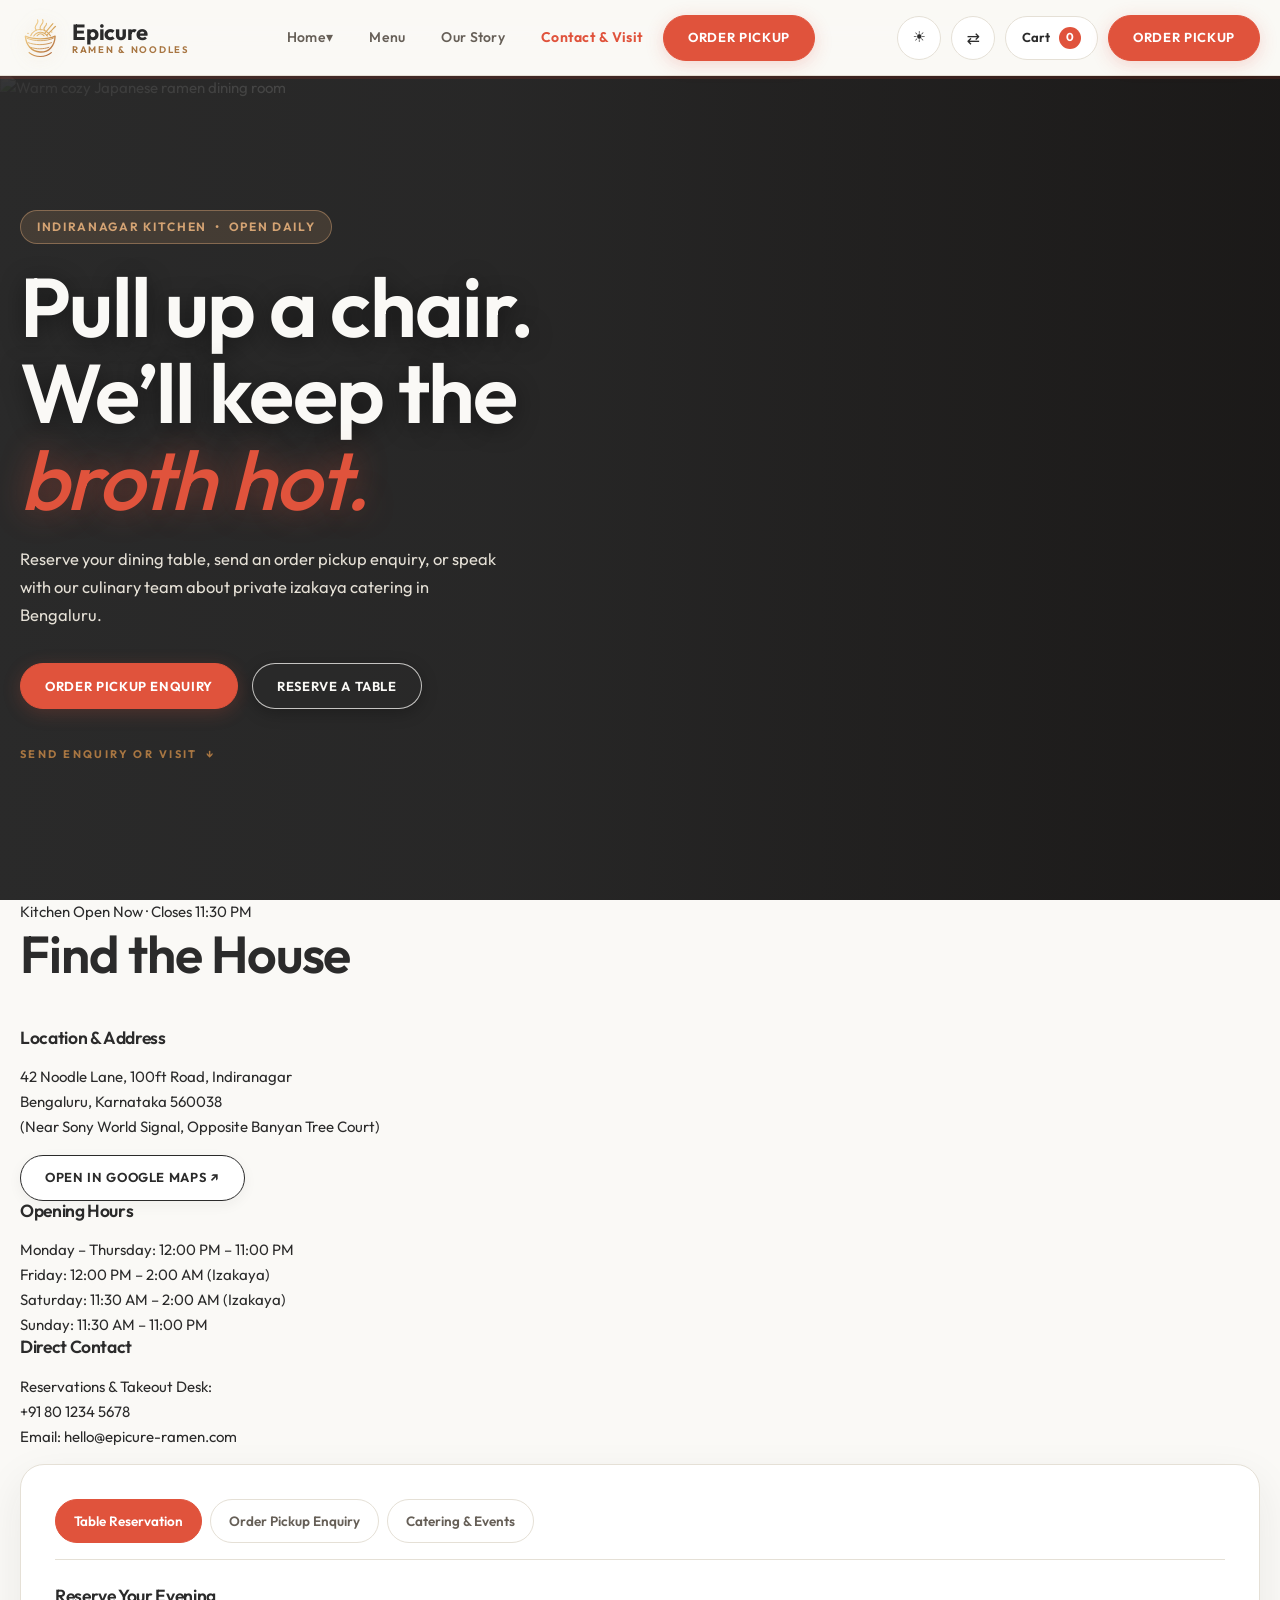
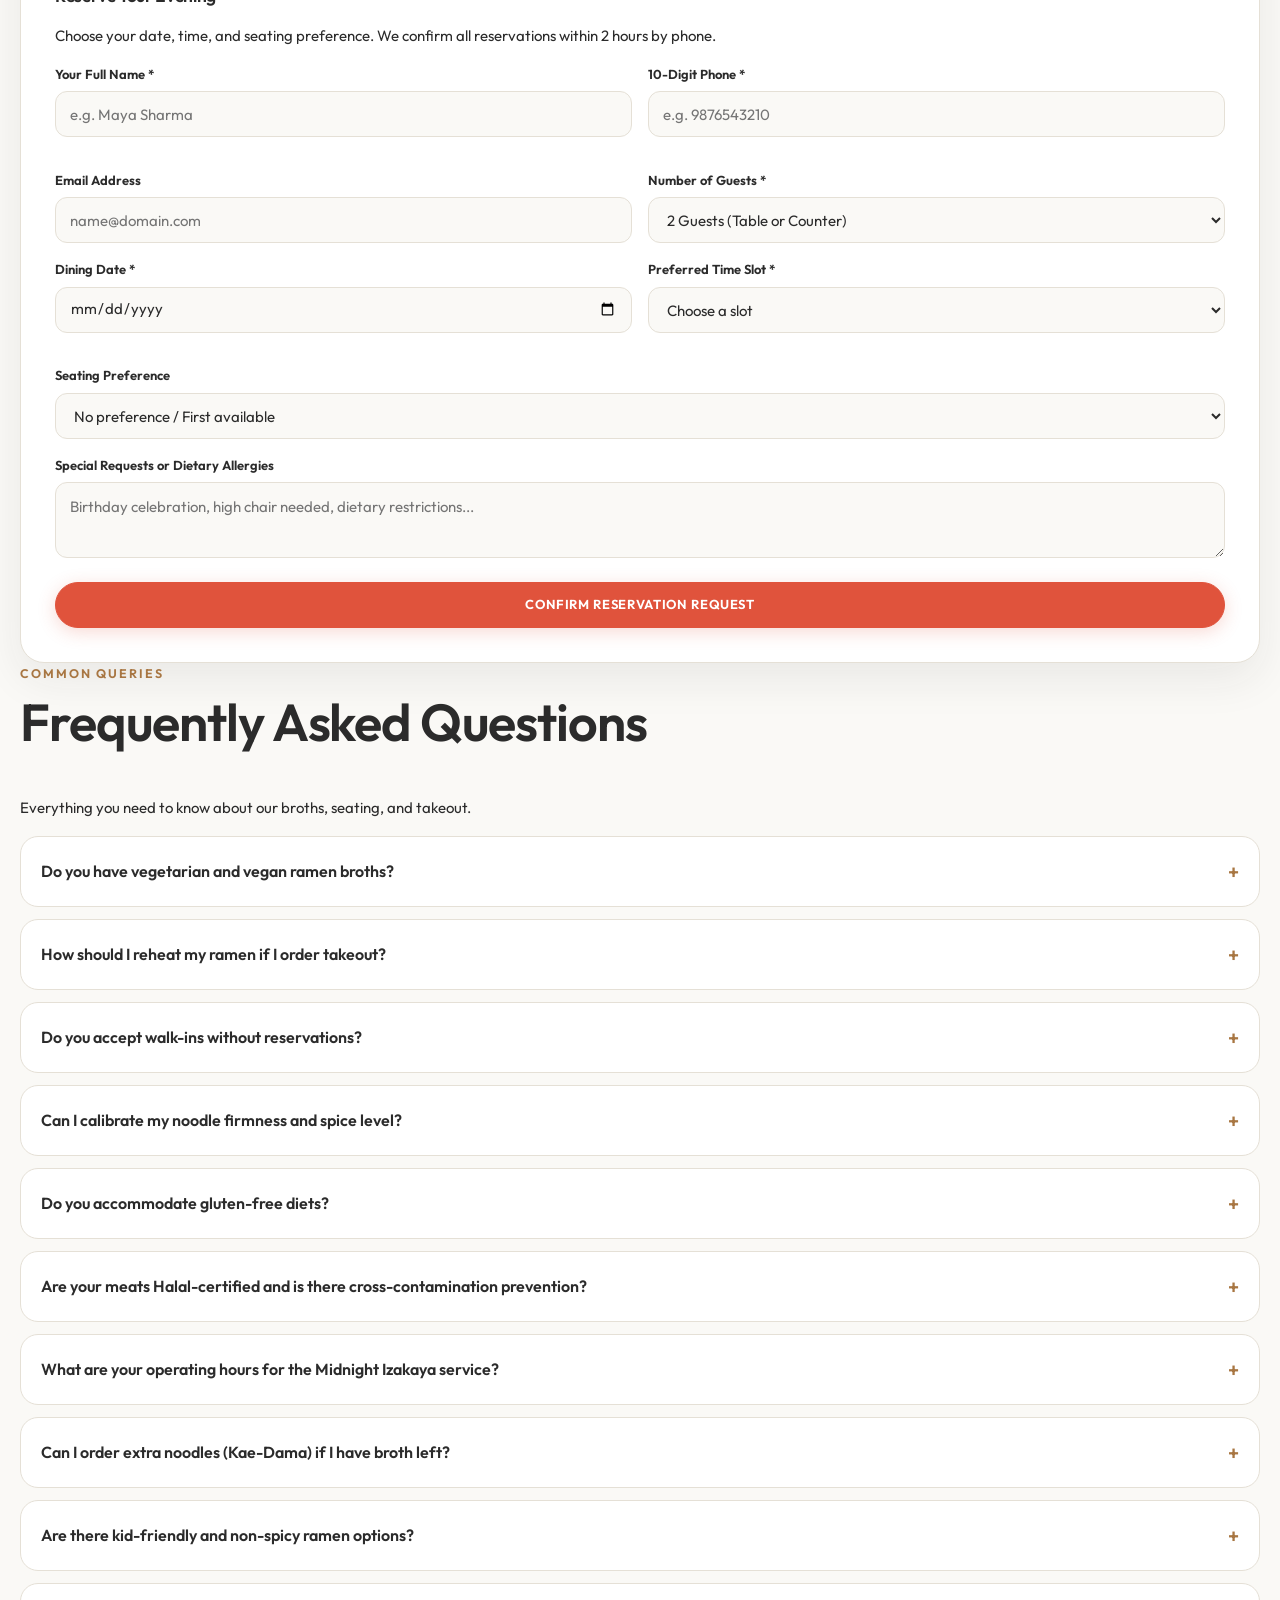
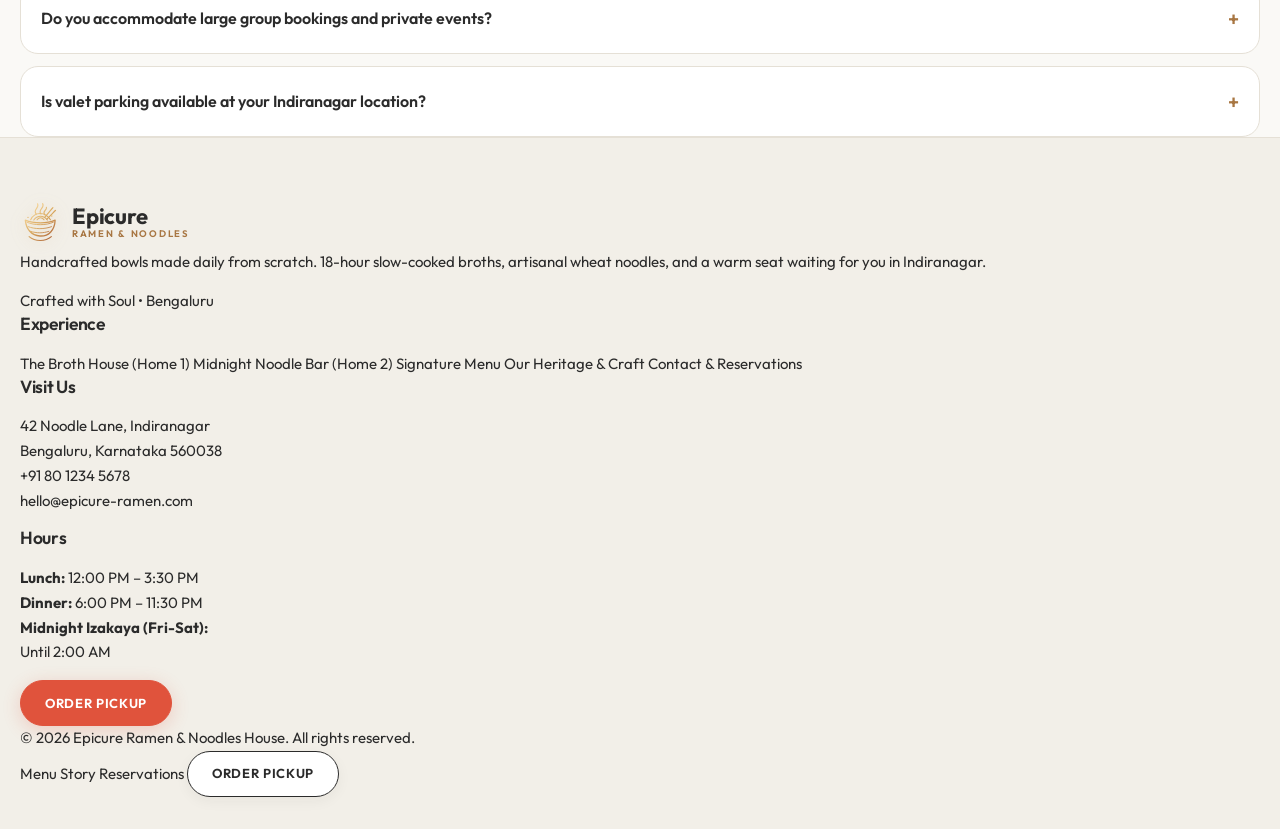
==== contact.html @ 30d45849 "Initial commit of the site" ====
<!doctype html>
<html lang="en" dir="ltr">
  <head>
    <meta charset="utf-8" />
    <meta name="viewport" content="width=device-width, initial-scale=1" />
    <meta name="theme-color" content="#FAF9F6" />
    <meta name="description" content="Contact Epicure Ramen & Noodles in Indiranagar, Bengaluru. Reserve your dining table, send an order pickup enquiry, or request private ramen catering." />
    <title>Contact &amp; Order Enquiry | Epicure Ramen &amp; Noodles</title>
    <link rel="preconnect" href="https://fonts.googleapis.com" />
    <link rel="preconnect" href="https://fonts.gstatic.com" crossorigin />
    <link href="https://fonts.googleapis.com/css2?family=Outfit:wght@300;400;500;650;700;800&display=swap" rel="stylesheet" />
    <script src="https://cdn.tailwindcss.com"></script>
    <script>
      tailwind.config = {
        darkMode: "class",
        theme: {
          extend: {
            fontFamily: {
              display: ["Outfit", "sans-serif"],
              sans: ["Outfit", "sans-serif"]
            }
          }
        }
      };
    </script>
    <link rel="stylesheet" href="styles.css" />
    <script src="app.js" defer></script>
  </head>
  <body class="font-sans antialiased">
    <a class="skip-link" href="#main">Skip to content</a>
    <div data-site-header></div>

    <main id="main">
      <!-- HERO -->
      <section class="hero-cinematic min-h-[60vh]">
        <img class="hero-photo" src="https://images.unsplash.com/photo-1551218808-94e220e084d2?auto=format&fit=crop&w=2000&q=88" alt="Warm cozy Japanese ramen dining room" fetchpriority="high" />
        <div class="hero-veil"></div>
        <div class="hero-copy-wrap">
          <div class="hero-badge">
            <span>Indiranagar Kitchen</span> • <span>Open Daily</span>
          </div>
          <h1>Pull up a chair.<br />We’ll keep the <em>broth hot.</em></h1>
          <p class="hero-lede">
            Reserve your dining table, send an order pickup enquiry, or speak with our culinary team about private izakaya catering in Bengaluru.
          </p>
          <div class="hero-actions">
            <a class="cta-primary" href="#order-panel">Order Pickup Enquiry</a>
            <a class="cta-ghost" href="#reserve">Reserve A Table</a>
          </div>
          <div class="hero-scroll-cue">
            <span>Send Enquiry or Visit</span>
            <span class="hero-cue-arrow">↓</span>
          </div>
        </div>
      </section>

      <!-- MAIN CONTACT & TABBED ENQUIRY CARD -->
      <section class="container-shell py-20 md:py-28 grid gap-12 lg:grid-cols-[0.85fr_1.15fr] items-start">
        <!-- Left: Visiting Details & Opening Status -->
        <aside>
          <div class="inline-flex items-center gap-2 px-3 py-1 mb-4 rounded-full bg-[rgba(46,125,50,0.2)] text-[#81c784] text-xs font-bold uppercase tracking-wider border border-[rgba(46,125,50,0.4)]">
            <span class="inline-block h-2 w-2 rounded-full bg-[#81c784] animate-pulse"></span>
            <span>Kitchen Open Now · Closes 11:30 PM</span>
          </div>

          <h2 class="section-title mb-6">Find the House</h2>

          <div class="space-y-6 text-sm text-[var(--muted)]">
            <div class="rounded-2xl border border-[var(--line)] bg-[var(--raised)] p-6">
              <h3 class="font-display text-xl font-semibold text-[var(--ink)] mb-2">Location &amp; Address</h3>
              <p class="leading-relaxed mb-4">
                42 Noodle Lane, 100ft Road, Indiranagar<br />
                Bengaluru, Karnataka 560038<br />
                (Near Sony World Signal, Opposite Banyan Tree Court)
              </p>
              <a class="cta-ghost ink" href="https://maps.google.com/?q=Indiranagar+Bengaluru" target="_blank" rel="noopener noreferrer">
                Open in Google Maps ↗
              </a>
            </div>

            <div class="rounded-2xl border border-[var(--line)] bg-[var(--raised)] p-6">
              <h3 class="font-display text-xl font-semibold text-[var(--ink)] mb-2">Opening Hours</h3>
              <div class="space-y-2 leading-relaxed">
                <div class="flex justify-between">
                  <span class="text-[var(--ink)] font-medium">Monday – Thursday:</span>
                  <span>12:00 PM – 11:00 PM</span>
                </div>
                <div class="flex justify-between">
                  <span class="text-[var(--ink)] font-medium">Friday:</span>
                  <span>12:00 PM – 2:00 AM (Izakaya)</span>
                </div>
                <div class="flex justify-between">
                  <span class="text-[var(--ink)] font-medium">Saturday:</span>
                  <span>11:30 AM – 2:00 AM (Izakaya)</span>
                </div>
                <div class="flex justify-between">
                  <span class="text-[var(--ink)] font-medium">Sunday:</span>
                  <span>11:30 AM – 11:00 PM</span>
                </div>
              </div>
            </div>

            <div class="rounded-2xl border border-[var(--line)] bg-[var(--raised)] p-6">
              <h3 class="font-display text-xl font-semibold text-[var(--ink)] mb-2">Direct Contact</h3>
              <p class="leading-relaxed">
                Reservations &amp; Takeout Desk:<br />
                <a href="tel:+918012345678" class="text-[var(--ink)] font-bold text-base hover:text-[var(--chili)]">+91 80 1234 5678</a><br />
                Email: <a href="mailto:hello@epicure-ramen.com" class="text-[var(--gold)] hover:underline">hello@epicure-ramen.com</a>
              </p>
            </div>
          </div>
        </aside>

        <!-- Right: Multi-Tab Interactive Enquiry Form -->
        <section class="form-card" id="enquiry">
          <div class="form-switch" role="tablist" aria-label="Choose an enquiry type">
            <button class="form-tab-btn" id="reserve-tab" type="button" role="tab" aria-controls="reserve" aria-selected="true" data-contact-tab="reserve">
              Table Reservation
            </button>
            <button class="form-tab-btn" id="order-tab" type="button" role="tab" aria-controls="order-panel" aria-selected="false" data-contact-tab="order-panel">
              Order Pickup Enquiry
            </button>
            <button class="form-tab-btn" id="catering-tab" type="button" role="tab" aria-controls="catering-panel" aria-selected="false" data-contact-tab="catering-panel">
              Catering &amp; Events
            </button>
          </div>

          <!-- TAB 1: TABLE RESERVATION -->
          <div class="form-panel" id="reserve" role="tabpanel" aria-labelledby="reserve-tab">
            <h3 class="font-display text-3xl font-bold mb-2">Reserve Your Evening</h3>
            <p class="mb-6 text-xs text-[var(--muted)]">
              Choose your date, time, and seating preference. We confirm all reservations within 2 hours by phone.
            </p>

            <form id="reservation-form" novalidate>
              <div class="form-row">
                <div class="field">
                  <label for="reserve-name">Your Full Name *</label>
                  <input id="reserve-name" name="name" autocomplete="name" required placeholder="e.g. Maya Sharma" />
                  <small class="field-error" id="reserve-name-error"></small>
                </div>
                <div class="field">
                  <label for="reserve-phone">10-Digit Phone *</label>
                  <input id="reserve-phone" name="phone" type="tel" inputmode="numeric" required placeholder="e.g. 9876543210" />
                  <small class="field-error" id="reserve-phone-error"></small>
                </div>
              </div>

              <div class="form-row">
                <div class="field">
                  <label for="reserve-email">Email Address</label>
                  <input id="reserve-email" name="email" type="email" placeholder="name@domain.com" />
                </div>
                <div class="field">
                  <label for="reserve-guests">Number of Guests *</label>
                  <select id="reserve-guests" name="guests" required>
                    <option value="1">1 Slurper (Counter Seat)</option>
                    <option value="2" selected>2 Guests (Table or Counter)</option>
                    <option value="3">3 Guests</option>
                    <option value="4">4 Guests (Booth)</option>
                    <option value="5">5 Guests</option>
                    <option value="6">6+ Guests (Large Table)</option>
                  </select>
                </div>
              </div>

              <div class="form-row">
                <div class="field">
                  <label for="reserve-date">Dining Date *</label>
                  <input id="reserve-date" name="date" type="date" required />
                  <small class="field-error" id="reserve-date-error"></small>
                </div>
                <div class="field">
                  <label for="reserve-time">Preferred Time Slot *</label>
                  <select id="reserve-time" name="time" required>
                    <option value="">Choose a slot</option>
                    <option>12:00 PM (Lunch)</option>
                    <option>12:45 PM (Lunch)</option>
                    <option>1:30 PM (Lunch)</option>
                    <option>2:15 PM (Lunch)</option>
                    <option>6:30 PM (Dinner)</option>
                    <option>7:15 PM (Dinner)</option>
                    <option>8:00 PM (Dinner)</option>
                    <option>8:45 PM (Dinner)</option>
                    <option>9:30 PM (Dinner)</option>
                    <option>10:15 PM (Late Night)</option>
                    <option>11:00 PM (Midnight Slurp)</option>
                  </select>
                  <small class="field-error" id="reserve-time-error"></small>
                </div>
              </div>

              <div class="field">
                <label for="reserve-seating">Seating Preference</label>
                <select id="reserve-seating" name="seating">
                  <option value="any">No preference / First available</option>
                  <option value="counter">Ramen Counter (Watch the Broth Boil)</option>
                  <option value="booth">Cozy Wooden Booth</option>
                  <option value="patio">Lantern Garden Patio</option>
                </select>
              </div>

              <div class="field">
                <label for="reserve-notes">Special Requests or Dietary Allergies</label>
                <textarea id="reserve-notes" name="notes" rows="2" placeholder="Birthday celebration, high chair needed, dietary restrictions..."></textarea>
              </div>

              <button class="cta-primary cta-full" type="submit">Confirm Reservation Request</button>
              <div class="form-success" id="reservation-success" role="status" aria-live="polite" hidden></div>
            </form>
          </div>

          <!-- TAB 2: ORDER PICKUP ENQUIRY -->
          <div class="form-panel" id="order-panel" role="tabpanel" aria-labelledby="order-tab" hidden>
            <h3 class="font-display text-3xl font-bold mb-2">Order Pickup Enquiry</h3>
            <p class="mb-4 text-xs text-[var(--muted)]">
              Skip the wait. Send your order enquiry and our broth master will time the boil so your noodles and broth are at peak temperature upon pickup.
            </p>

            <!-- Real-time Cart Integration Box -->
            <div class="rounded-2xl border border-[var(--line)] bg-[var(--paper)] p-4 mb-6">
              <span class="text-xs font-bold uppercase tracking-wider text-[var(--gold)] block mb-2">Current Cart Items:</span>
              <div data-order-cart-items>
                <p class="text-xs text-[var(--muted)]">No bowls currently selected in your cart. You can specify what bowls you’d like below, or <a href="menu.html" class="text-[var(--chili)] font-semibold underline">open the Menu</a> to pick your bowls!</p>
              </div>
            </div>

            <form id="order-form" novalidate>
              <div class="form-row">
                <div class="field">
                  <label for="order-name">Your Full Name *</label>
                  <input id="order-name" name="name" autocomplete="name" required placeholder="e.g. Rohan Varma" />
                  <small class="field-error" id="order-name-error"></small>
                </div>
                <div class="field">
                  <label for="order-phone">10-Digit Mobile *</label>
                  <input id="order-phone" name="phone" type="tel" inputmode="numeric" required placeholder="e.g. 9811223344" />
                  <small class="field-error" id="order-phone-error"></small>
                </div>
              </div>

              <div class="form-row">
                <div class="field">
                  <label for="order-pickup-time">Estimated Pickup Time *</label>
                  <select id="order-pickup-time" name="pickup_time" required>
                    <option value="">Choose approximate time</option>
                    <option>In 20 minutes</option>
                    <option>In 35 minutes</option>
                    <option>In 50 minutes</option>
                    <option>Today at 1:00 PM</option>
                    <option>Today at 7:30 PM</option>
                    <option>Today at 8:30 PM</option>
                    <option>Today at 9:30 PM</option>
                  </select>
                  <small class="field-error" id="order-time-error"></small>
                </div>
                <div class="field">
                  <label for="order-broth-temp">Packaging Preference</label>
                  <select id="order-broth-temp" name="packaging">
                    <option value="separated">Separated (Broth &amp; Noodles in distinct containers - Recommended)</option>
                    <option value="combined">Combined &amp; Ready to Eat Immediately</option>
                  </select>
                </div>
              </div>

              <div class="field">
                <label for="order-details">Bowl Specifications &amp; Extra Requests</label>
                <textarea id="order-details" name="details" rows="3" placeholder="Tell us if you need extra scallions, chili crisp on the side, or extra chopsticks..."></textarea>
              </div>

              <button class="cta-primary cta-full" type="submit">Submit Order Pickup Enquiry</button>
              <div class="form-success" id="order-success" role="status" aria-live="polite" hidden></div>
            </form>
          </div>

          <!-- TAB 3: PRIVATE DINING & CATERING -->
          <div class="form-panel" id="catering-panel" role="tabpanel" aria-labelledby="catering-tab" hidden>
            <h3 class="font-display text-3xl font-bold mb-2">Private Dining &amp; Ramen Bar Pop-Up</h3>
            <p class="mb-6 text-xs text-[var(--muted)]">
              Host your next celebration with a live artisanal ramen station or private omakase dining experience. Includes our signature Omotenashi table setting, speckled terrazzo stoneware, gold cutlery, and 3-course broth tasting flights.
            </p>

            <form id="catering-form" onsubmit="event.preventDefault(); document.querySelector('#catering-success').hidden = false;">
              <div class="form-row">
                <div class="field">
                  <label for="cat-name">Contact Name *</label>
                  <input id="cat-name" required placeholder="e.g. Priya Mehta" />
                </div>
                <div class="field">
                  <label for="cat-phone">Contact Phone *</label>
                  <input id="cat-phone" type="tel" required placeholder="10-digit number" />
                </div>
              </div>

              <div class="form-row">
                <div class="field">
                  <label for="cat-type">Event Type</label>
                  <select id="cat-type">
                    <option>Private Birthday / Anniversary</option>
                    <option>Corporate Team Dinner</option>
                    <option>Live Ramen Bar Wedding Pop-Up</option>
                    <option>Full Restaurant Buyout</option>
                  </select>
                </div>
                <div class="field">
                  <label for="cat-guests">Estimated Headcount</label>
                  <select id="cat-guests">
                    <option>15 – 30 Guests</option>
                    <option>30 – 60 Guests</option>
                    <option>60 – 120 Guests</option>
                    <option>120+ Guests</option>
                  </select>
                </div>
              </div>

              <div class="field">
                <label for="cat-notes">Event Vision &amp; Special Requirements</label>
                <textarea id="cat-notes" rows="3" placeholder="Tell us about the date, venue location in Bengaluru, and preferred broth selections..."></textarea>
              </div>

              <button class="cta-primary cta-full" type="submit">Request Catering Quote</button>
              <div class="form-success" id="catering-success" role="status" aria-live="polite" hidden>
                <strong>Catering Request Sent!</strong> Our events director will contact you within 24 hours with package pricing and broth tasting options.
              </div>
            </form>
          </div>
        </section>
      </section>

      <!-- INTERACTIVE FAQ ACCORDION -->
      <section class="bg-[var(--mist)] py-20 md:py-28 border-t border-[var(--line)]">
        <div class="container-shell max-w-4xl">
          <div class="text-center max-w-2xl mx-auto mb-14">
            <p class="eyebrow">Common Queries</p>
            <h2 class="section-title">Frequently Asked Questions</h2>
            <p class="mt-2 text-sm text-[var(--muted)]">Everything you need to know about our broths, seating, and takeout.</p>
          </div>

          <div class="faq-accordion">
            <div class="faq-item">
              <button class="faq-trigger" type="button">
                <span>Do you have vegetarian and vegan ramen broths?</span>
                <span class="faq-icon">+</span>
              </button>
              <div class="faq-content">
                Yes! We take our plant-based broths as seriously as our meat stocks. Our Garden Miso, Wild Forest Mushroom Shoyu, and Silken Tofu Shio are simmered in dedicated cauldrons using Hokkaido kombu, charred alliums, and roasted mushrooms for natural umami depth.
              </div>
            </div>

            <div class="faq-item">
              <button class="faq-trigger" type="button">
                <span>How should I reheat my ramen if I order takeout?</span>
                <span class="faq-icon">+</span>
              </button>
              <div class="faq-content">
                We always pack the broth and noodles in separate insulated containers. At home, pour the broth into a small pot and bring it to a rolling boil. Drop the noodles into the hot broth for exactly 20 seconds, pour into a bowl, arrange toppings, and slurp immediately!
              </div>
            </div>

            <div class="faq-item">
              <button class="faq-trigger" type="button">
                <span>Do you accept walk-ins without reservations?</span>
                <span class="faq-icon">+</span>
              </button>
              <div class="faq-content">
                Yes, absolutely! We reserve half of our counter bar stools specifically for walk-in guests on a first-come, first-served basis. If there's a short queue, you can enjoy a cold craft highball or yuzu soda while you wait.
              </div>
            </div>

            <div class="faq-item">
              <button class="faq-trigger" type="button">
                <span>Can I calibrate my noodle firmness and spice level?</span>
                <span class="faq-icon">+</span>
              </button>
              <div class="faq-content">
                Yes! In authentic Japanese tradition, you can specify your noodle firmness (Soft, Classic, or Katame Extra Firm). On our menu page, you can also use the interactive spice slider to calibrate heat from mild to volcano.
              </div>
            </div>

            <div class="faq-item">
              <button class="faq-trigger" type="button">
                <span>Do you accommodate gluten-free diets?</span>
                <span class="faq-icon">+</span>
              </button>
              <div class="faq-content">
                While traditional ramen noodles contain wheat, we offer high-spring artisanal rice noodles as a substitute upon request. Please specify in your order notes so our kitchen can prepare your bowl in a fresh blanching pot.
              </div>
            </div>

            <div class="faq-item">
              <button class="faq-trigger" type="button">
                <span>Are your meats Halal-certified and is there cross-contamination prevention?</span>
                <span class="faq-icon">+</span>
              </button>
              <div class="faq-content">
                Yes! All our chicken and beef are 100% Halal-certified and ethically sourced from trusted local farms. Our pork broths (Tonkotsu) and chashu are prepared, cooked, and blanched in completely separate, dedicated cookware and cauldrons to strictly prevent cross-contamination.
              </div>
            </div>

            <div class="faq-item">
              <button class="faq-trigger" type="button">
                <span>What are your operating hours for the Midnight Izakaya service?</span>
                <span class="faq-icon">+</span>
              </button>
              <div class="faq-content">
                Our daytime dining operates daily from 12:00 PM to 4:00 PM, and dinner from 6:30 PM to 11:00 PM. On Thursday through Sunday nights, our Midnight Izakaya service takes over from 11:00 PM until 2:00 AM, serving specialized night broths, wok-fired noodles, charred bao buns, and craft Japanese beverages.
              </div>
            </div>

            <div class="faq-item">
              <button class="faq-trigger" type="button">
                <span>Can I order extra noodles (Kae-Dama) if I have broth left?</span>
                <span class="faq-icon">+</span>
              </button>
              <div class="faq-content">
                Yes! Following authentic Fukuoka noodle bar tradition, we offer Kae-Dama (hot noodle refills) for all ramen bowls. When you have about half of your hot soup left in the bowl, inform your counter server, and a fresh basket of noodles cooked to your preferred firmness will be served within 60 seconds.
              </div>
            </div>

            <div class="faq-item">
              <button class="faq-trigger" type="button">
                <span>Are there kid-friendly and non-spicy ramen options?</span>
                <span class="faq-icon">+</span>
              </button>
              <div class="faq-content">
                Absolutely! Our Tokyo Shoyu, Pure Heritage Chicken Shio, and Sweet Corn Butter Miso are naturally gentle, aromatic, and free of chili heat, making them favorites for children and guests sensitive to spice. We also provide smaller portion bowls and training chopsticks upon request.
              </div>
            </div>

            <div class="faq-item">
              <button class="faq-trigger" type="button">
                <span>Do you accommodate large group bookings and private events?</span>
                <span class="faq-icon">+</span>
              </button>
              <div class="faq-content">
                Yes. Our mezzanine dining room accommodates private gatherings of up to 24 guests with custom 3-course and 5-course Omotenashi tasting menus. For parties of 8 or more, please submit your reservation request through our online booking panel or reach out at least 48 hours in advance.
              </div>
            </div>

            <div class="faq-item">
              <button class="faq-trigger" type="button">
                <span>Is valet parking available at your Indiranagar location?</span>
                <span class="faq-icon">+</span>
              </button>
              <div class="faq-content">
                Yes, we offer complimentary valet parking right at our 100 Feet Road entrance for both lunch and late-night dinner seatings. Our ground-floor noodle bar and restroom facilities are also fully step-free and wheelchair accessible.
              </div>
            </div>
          </div>
        </div>
      </section>
    </main>

    <div data-site-footer></div>
  </body>
</html>
---- styles.css ----
:root,
html.light,
body.light {
  color-scheme: light;
  /* ==========================================================================
     COMMAND PALETTE: Quiet, Simple Broth Aesthetic
     1. Background:      #FAF9F6 (Soft Cream / Warm White)
     2. Primary Color:   #E0533C (Muted Coral Red)
     3. Secondary Color: #2B2B2B (Charcoal Black)
     4. Accent Color:    #D4A373 (Soft Bamboo / Noodle Yellow)
     ========================================================================== */
  --paper: #FAF9F6;           /* 1. Background: Soft Cream / Warm White */
  --chili: #E0533C;           /* 2. Primary Color: Muted Coral Red */
  --ink: #2B2B2B;             /* 3. Secondary Color: Charcoal Black (Headings & Body) */
  --gold: #A87642;            /* 4. Accent Color: Soft Bamboo (Accessible text contrast) */
  --accent: #D4A373;          /* Soft Bamboo / Noodle Yellow exact tone */
  --mist: #F2EFE8;            /* Quiet warm cream wash for alternate sections */
  --raised: #FFFFFF;          /* Pure white card surface on #FAF9F6 */
  --raised-hover: #F8F5EE;
  --muted: #665F57;           /* Warm charcoal muted text (6.2:1 contrast ratio) */
  --line: #E5E0D6;            /* Quiet, subtle border */
  --line-strong: #C8BFB2;
  --chili-deep: #C7402B;      /* Deeper coral red for hover */
  --chili-glow: rgba(224, 83, 60, 0.22);
  --gold-deep: #8F5E2C;
  --char: #2B2B2B;
  --cream: #FAF9F6;
  --shadow: 0 16px 44px rgba(43, 43, 43, 0.08);
  --shadow-sm: 0 4px 14px rgba(43, 43, 43, 0.05);

  --display: "Outfit", system-ui, -apple-system, sans-serif;
  --sans: "Outfit", system-ui, -apple-system, sans-serif;
  --header-h: 76px;
  --radius-pill: 999px;
  --radius-lg: 24px;
  --radius-md: 18px;
  --radius-sm: 12px;
}

html.dark,
body.dark {
  color-scheme: dark;
  /* ==========================================================================
     COMMAND PALETTE: Dark Mode Adaptation
     ========================================================================== */
  --paper: #181615;           /* Quiet deep charcoal broth base */
  --mist: #201D1A;
  --raised: #2B2B2B;          /* 3. Secondary Color: Charcoal Black (Cards & Panels) */
  --raised-hover: #36322E;
  --ink: #FAF9F6;             /* 1. Soft Cream / Warm White (Text in Dark Mode) */
  --muted: #B5ADA3;           /* Soft bamboo stone muted text (7.5:1 contrast) */
  --line: #3D3732;            /* Quiet subtle dark border */
  --line-strong: #544B44;
  --chili: #E0533C;           /* 2. Primary Color: Muted Coral Red */
  --chili-deep: #EB664F;      /* Luminous coral red for hover in dark */
  --chili-glow: rgba(224, 83, 60, 0.35);
  --gold: #D4A373;            /* 4. Accent Color: Soft Bamboo / Noodle Yellow */
  --gold-deep: #E2B98E;
  --accent: #D4A373;
  --char: #12100F;
  --cream: #FAF9F6;
  --shadow: 0 20px 60px rgba(0, 0, 0, 0.55);
  --shadow-sm: 0 4px 16px rgba(0, 0, 0, 0.35);
}

* {
  box-sizing: border-box;
}

html {
  scroll-behavior: smooth;
  scroll-padding-top: calc(var(--header-h) + 16px);
  font-size: 16px;
  overflow-x: clip;
}

body {
  margin: 0;
  overflow-x: clip;
  background-color: var(--paper);
  color: var(--ink);
  font-family: var(--sans);
  font-size: 15px;
  line-height: 1.65;
  padding-block-start: var(--header-h);
  transition: background-color 0.25s ease, color 0.25s ease;
  -webkit-font-smoothing: antialiased;
  -moz-osx-font-smoothing: grayscale;
}

img {
  display: block;
  max-width: 100%;
  height: auto;
}

a {
  color: inherit;
  text-decoration: none;
  transition: color 0.2s ease;
}

button, input, select, textarea {
  font: inherit;
}

h1, h2, h3, h4, h5, h6, p {
  margin-top: 0;
}

h1, h2, h3, h4, h5, h6 {
  font-family: var(--sans) !important;
  font-weight: 600;
  letter-spacing: -0.02em;
  line-height: 1.15;
  color: var(--ink);
}

.font-display,
[class*="font-display"] {
  font-family: var(--sans) !important;
}

.skip-link {
  position: absolute;
  z-index: 200;
  inset-inline-start: 16px;
  top: -60px;
  padding: 10px 20px;
  background: var(--chili);
  color: #fff;
  border-radius: var(--radius-pill);
  font-size: 13px;
  font-weight: 600;
  transition: top 0.2s ease;
}
.skip-link:focus {
  top: 16px;
}

/* ==========================================================================
   UNIFORM CTA BUTTON DESIGN SYSTEM (Strict 46px height across every page)
   ========================================================================== */
.cta-primary,
.cta-ghost,
.cta-secondary {
  display: inline-flex !important;
  min-height: 46px !important;
  height: 46px !important;
  max-width: 100%;
  align-items: center !important;
  justify-content: center !important;
  gap: 8px !important;
  padding: 0 24px !important;
  border-radius: var(--radius-pill) !important;
  font-family: var(--sans) !important;
  font-size: 13px !important;
  font-weight: 650 !important;
  letter-spacing: 0.05em !important;
  text-transform: uppercase !important;
  white-space: nowrap !important;
  cursor: pointer !important;
  box-sizing: border-box !important;
  text-align: center !important;
  transition: all 0.22s cubic-bezier(0.16, 1, 0.3, 1) !important;
  user-select: none !important;
  line-height: 1 !important;
}

.cta-primary {
  border: 1.5px solid var(--chili) !important;
  background: var(--chili) !important;
  color: #ffffff !important;
  box-shadow: 0 4px 18px var(--chili-glow) !important;
}
.cta-primary:hover {
  background: var(--chili-deep) !important;
  border-color: var(--chili-deep) !important;
  transform: translateY(-1.5px) !important;
  box-shadow: 0 8px 24px var(--chili-glow) !important;
}
.cta-primary:active {
  transform: translateY(0) !important;
}

/* Ghost CTA on hero photo overlays - Guaranteed readable text over any photo */
.cta-ghost {
  border: 1.5px solid rgba(250, 249, 246, 0.75) !important;
  background: rgba(43, 43, 43, 0.5) !important;
  color: #faf9f6 !important;
  backdrop-filter: blur(10px) !important;
  -webkit-backdrop-filter: blur(10px) !important;
  box-shadow: 0 4px 16px rgba(0, 0, 0, 0.25) !important;
}
.cta-ghost:hover {
  background: rgba(250, 249, 246, 0.25) !important;
  border-color: #faf9f6 !important;
  color: #faf9f6 !important;
  transform: translateY(-1.5px) !important;
}
.cta-ghost:active {
  transform: translateY(0) !important;
}

/* Ghost & Secondary CTA on page surfaces - Zero Invisibility! */
.cta-ghost.ink,
.cta-secondary {
  border: 1.5px solid var(--ink) !important;
  background: var(--raised) !important;
  color: var(--ink) !important;
  box-shadow: var(--shadow-sm) !important;
}
.cta-ghost.ink:hover,
.cta-secondary:hover {
  background: var(--ink) !important;
  color: var(--paper) !important;
  border-color: var(--ink) !important;
  transform: translateY(-1.5px) !important;
}

html.dark .cta-ghost.ink,
html.dark .cta-secondary,
body.dark .cta-ghost.ink,
body.dark .cta-secondary {
  border: 1.5px solid var(--gold) !important;
  background: rgba(43, 43, 43, 0.92) !important;
  color: #faf9f6 !important;
}
html.dark .cta-ghost.ink:hover,
html.dark .cta-secondary:hover,
body.dark .cta-ghost.ink:hover,
body.dark .cta-secondary:hover {
  background: var(--gold) !important;
  color: #2b2b2b !important;
  border-color: var(--gold) !important;
}

.cta-full {
  width: 100% !important;
}

/* ==========================================================================
   STICKY SITE HEADER & NAVIGATION
   ========================================================================== */
.site-header {
  position: fixed;
  top: 0;
  inset-inline: 0;
  z-index: 100;
  height: var(--header-h);
  border-bottom: 1px solid var(--line);
  background: color-mix(in srgb, var(--paper) 90%, transparent);
  backdrop-filter: blur(20px);
  -webkit-backdrop-filter: blur(20px);
  transition: background-color 0.25s, border-color 0.25s;
}

.nav-shell {
  display: grid;
  grid-template-columns: auto minmax(0, 1fr) auto;
  align-items: center;
  gap: 20px;
  width: min(1340px, calc(100% - 40px));
  height: 100%;
  margin-inline: auto;
}

.brand {
  display: inline-flex;
  align-items: center;
  gap: 12px;
  min-width: 0;
  flex-shrink: 0;
}
.brand-mark {
  width: 40px;
  height: 40px;
  filter: drop-shadow(0 2px 8px rgba(212, 177, 122, 0.25));
}
.brand-name {
  font-family: var(--sans);
  font-size: 22px;
  font-weight: 700;
  line-height: 1;
  letter-spacing: -0.01em;
  color: var(--ink);
}
.brand-name small {
  display: block;
  margin-top: 2px;
  color: var(--gold);
  font-family: var(--sans);
  font-size: 9.5px;
  font-weight: 650;
  letter-spacing: 0.18em;
  text-transform: uppercase;
}

.nav-links {
  display: flex;
  justify-content: center;
  align-items: center;
  gap: 4px;
  margin: 0;
  padding: 0;
  list-style: none;
}
.nav-links > li > a,
.nav-button {
  display: inline-flex;
  min-height: 40px;
  align-items: center;
  padding: 0 16px;
  border: 0;
  border-radius: var(--radius-pill);
  background: none;
  color: var(--muted);
  cursor: pointer;
  font-size: 14px;
  font-weight: 550;
  letter-spacing: 0.02em;
  transition: color 0.18s, background-color 0.18s;
}
.nav-links > li > a:hover,
.nav-button:hover {
  color: var(--ink);
  background: var(--mist);
}
.nav-links a[aria-current="page"],
.nav-button.is-current {
  color: var(--chili);
  font-weight: 650;
}

.nav-dropdown {
  position: relative;
}
.dropdown-menu {
  position: absolute;
  top: calc(100% + 10px);
  inset-inline-start: 50%;
  transform: translateX(-50%);
  z-index: 110;
  display: none;
  width: 320px;
  padding: 10px;
  border: 1px solid var(--line);
  border-radius: var(--radius-md);
  background: var(--raised);
  box-shadow: var(--shadow);
}
[dir="rtl"] .dropdown-menu {
  transform: translateX(50%);
}
.nav-dropdown.open .dropdown-menu,
.nav-dropdown:focus-within .dropdown-menu {
  display: grid;
  gap: 6px;
}
.dropdown-menu a {
  display: block;
  padding: 12px 14px;
  border-radius: var(--radius-sm);
  transition: background 0.18s;
}
.dropdown-menu a:hover {
  background: var(--mist);
}
.dropdown-menu strong {
  display: block;
  font-size: 14.5px;
  color: var(--ink);
}
.dropdown-menu span {
  display: block;
  margin-top: 2px;
  font-size: 12px;
  color: var(--muted);
  line-height: 1.4;
}

.nav-actions {
  display: flex;
  align-items: center;
  gap: 10px;
  flex-shrink: 0;
}

.icon-btn,
.menu-toggle {
  display: grid;
  width: 44px;
  height: 44px;
  min-width: 44px;
  min-height: 44px;
  place-items: center;
  border: 1px solid var(--line);
  border-radius: var(--radius-pill);
  background: var(--raised);
  color: var(--ink);
  cursor: pointer;
  transition: background-color 0.2s, border-color 0.2s, transform 0.15s;
}
.icon-btn:hover,
.menu-toggle:hover {
  background: var(--mist);
  border-color: var(--line-strong);
  transform: translateY(-1px);
}

.direction-toggle {
  font-size: 16px;
  line-height: 1;
}


.cart-toggle {
  display: inline-flex;
  min-height: 44px;
  height: 44px;
  align-items: center;
  gap: 9px;
  padding: 0 16px;
  border: 1px solid var(--line);
  border-radius: var(--radius-pill);
  background: var(--raised);
  color: var(--ink);
  cursor: pointer;
  font-size: 13px;
  font-weight: 650;
  transition: border-color 0.2s, background-color 0.2s;
}
.cart-toggle:hover {
  border-color: var(--chili);
  background: var(--mist);
}
.cart-toggle span {
  display: grid;
  min-width: 22px;
  height: 22px;
  padding: 0 6px;
  place-items: center;
  border-radius: var(--radius-pill);
  background: var(--chili);
  color: #fff;
  font-size: 11.5px;
  font-weight: 700;
}

.menu-toggle {
  display: none;
  font-size: 20px;
}

.scroll-progress {
  position: fixed;
  z-index: 101;
  inset-inline: 0;
  top: var(--header-h);
  height: 3px;
  background: rgba(216, 58, 39, 0.15);
  pointer-events: none;
}
.scroll-progress > span {
  display: block;
  width: var(--scroll-progress, 0%);
  height: 100%;
  background: linear-gradient(90deg, var(--gold), var(--chili));
  transition: width 0.1s linear;
}

/* ==========================================================================
   CART SLIDE-OUT PANEL
   ========================================================================== */
.cart-panel {
  position: fixed;
  z-index: 150;
  top: calc(var(--header-h) + 12px);
  inset-inline-end: max(16px, calc((100vw - 1340px) / 2));
  width: min(420px, calc(100vw - 28px));
  max-height: calc(100vh - var(--header-h) - 28px);
  overflow-y: auto;
  padding: 24px;
  border: 1px solid var(--line);
  border-radius: var(--radius-lg);
  background: var(--raised);
  box-shadow: var(--shadow);
}
.cart-panel[hidden] {
  display: none;
}
.cart-panel-head {
  display: flex;
  align-items: center;
  justify-content: space-between;
  padding-bottom: 16px;
  border-bottom: 1px solid var(--line);
}
.cart-panel-head h2 {
  margin: 0;
  font-size: 28px;
  font-family: var(--sans);
  font-weight: 600;
}
.cart-close {
  display: grid;
  width: 44px;
  height: 44px;
  min-width: 44px;
  min-height: 44px;
  place-items: center;
  border: 1px solid var(--line);
  border-radius: var(--radius-pill);
  background: transparent;
  color: var(--ink);
  cursor: pointer;
  font-size: 18px;
}
.cart-close:hover {
  background: var(--mist);
}
.cart-lines {
  display: grid;
  gap: 14px;
  padding-block: 18px;
}
.cart-line {
  display: flex;
  align-items: center;
  justify-content: space-between;
  gap: 12px;
  padding-bottom: 12px;
  border-bottom: 1px dashed var(--line);
}
.cart-line-name {
  display: grid;
  gap: 3px;
  flex: 1;
}
.cart-line-name strong {
  font-size: 14.5px;
  color: var(--ink);
}
.cart-line-name small {
  color: var(--muted);
  font-size: 12px;
}
.cart-quantity {
  display: flex;
  align-items: center;
  gap: 8px;
}
.cart-quantity button {
  display: grid;
  width: 30px;
  height: 30px;
  place-items: center;
  border: 1px solid var(--line);
  border-radius: var(--radius-pill);
  background: var(--mist);
  color: var(--ink);
  cursor: pointer;
  font-size: 14px;
  font-weight: 700;
}
.cart-quantity button:hover {
  background: var(--line);
}
.cart-total {
  display: flex;
  align-items: center;
  justify-content: space-between;
  padding-top: 16px;
  border-top: 1px solid var(--line);
  font-size: 17px;
  font-weight: 650;
}
.cart-empty {
  color: var(--muted);
  font-size: 14px;
  text-align: center;
  padding-block: 24px;
}
.cart-checkout {
  margin-top: 16px;
}

/* ==========================================================================
   CINEMATIC HERO (TATSU INSPIRED STYLE)
   ========================================================================== */
.hero-cinematic {
  position: relative;
  min-height: calc(100vh - var(--header-h));
  display: grid;
  align-items: center;
  overflow: hidden;
  background: #181615;
  color: #faf9f6;
}
.hero-cinematic img.hero-photo {
  position: absolute;
  inset: 0;
  width: 100%;
  height: 100%;
  object-fit: cover;
  object-position: 75% center;
  filter: contrast(1.05) saturate(1.1);
}
.hero-cinematic .hero-veil {
  position: absolute;
  inset: 0;
  background: linear-gradient(
    90deg,
    rgba(43, 43, 43, 0.95) 0%,
    rgba(43, 43, 43, 0.82) 38%,
    rgba(43, 43, 43, 0.48) 68%,
    rgba(43, 43, 43, 0.16) 100%
  );
}
[dir="rtl"] .hero-cinematic .hero-veil {
  background: linear-gradient(
    270deg,
    rgba(43, 43, 43, 0.95) 0%,
    rgba(43, 43, 43, 0.82) 38%,
    rgba(43, 43, 43, 0.48) 68%,
    rgba(43, 43, 43, 0.16) 100%
  );
}
[dir="rtl"] .hero-cinematic img.hero-photo {
  object-position: 25% center;
}

.counter-veil {
  background: linear-gradient(90deg, rgba(10, 8, 7, 0.92) 0%, rgba(10, 8, 7, 0.75) 45%, rgba(10, 8, 7, 0.45) 100%);
}
[dir="rtl"] .counter-veil {
  background: linear-gradient(270deg, rgba(10, 8, 7, 0.92) 0%, rgba(10, 8, 7, 0.75) 45%, rgba(10, 8, 7, 0.45) 100%);
}

.hero-copy-wrap {
  position: relative;
  z-index: 2;
  width: min(1340px, calc(100% - 40px));
  margin-inline: auto;
  padding-block: 84px;
}
.hero-badge {
  display: inline-flex;
  align-items: center;
  gap: 8px;
  margin-bottom: 20px;
  padding: 6px 16px;
  border-radius: var(--radius-pill);
  background: rgba(212, 163, 115, 0.16);
  border: 1px solid rgba(212, 163, 115, 0.45);
  color: #d4a373;
  font-size: 12px;
  font-weight: 650;
  letter-spacing: 0.14em;
  text-transform: uppercase;
}
.hero-copy-wrap h1 {
  max-width: 13ch;
  margin-bottom: 22px;
  color: #faf9f6 !important;
  font-size: clamp(34px, 6.5vw, 96px);
  line-height: 1.04;
  text-shadow: 0 4px 24px rgba(0, 0, 0, 0.45);
  overflow-wrap: break-word;
}
.hero-copy-wrap h1 em {
  display: inline-block;
  color: #e0533c !important;
  font-style: italic;
  font-weight: 500;
  text-shadow: 0 0 32px rgba(224, 83, 60, 0.4);
  animation: brothSteamGlow 5s ease-in-out infinite;
}

/* Staggered elegant reveals for content beneath the <em> element */
.hero-lede {
  max-width: 44ch;
  margin-bottom: 34px;
  color: #e5e0d6 !important;
  font-size: 16.5px;
  line-height: 1.7;
  opacity: 0;
  animation: heroFadeSlideUp 0.85s cubic-bezier(0.16, 1, 0.3, 1) forwards;
  animation-delay: 0.22s;
}

.hero-actions {
  display: flex;
  flex-wrap: wrap;
  gap: 14px;
  align-items: center;
  opacity: 0;
  animation: heroFadeSlideUp 0.85s cubic-bezier(0.16, 1, 0.3, 1) forwards;
  animation-delay: 0.42s;
}

.hero-scroll-cue {
  display: inline-flex;
  align-items: center;
  gap: 8px;
  margin-top: 36px;
  color: var(--gold) !important;
  font-size: 11px;
  font-weight: 700;
  letter-spacing: 0.22em;
  text-transform: uppercase;
  opacity: 0;
  animation: heroFadeSlideUp 0.85s cubic-bezier(0.16, 1, 0.3, 1) forwards;
  animation-delay: 0.62s;
}

.hero-scroll-cue .hero-cue-arrow,
.hero-scroll-cue span:last-child {
  display: inline-block;
  animation: heroCueBounce 2.4s ease-in-out infinite;
  animation-delay: 1.2s;
}

/* Subtle, refined keyframe animations for broth-style brand */
@keyframes heroFadeSlideUp {
  0% {
    opacity: 0;
    transform: translateY(20px);
  }
  100% {
    opacity: 1;
    transform: translateY(0);
  }
}

@keyframes heroCueBounce {
  0%, 100% {
    transform: translateY(0);
  }
  50% {
    transform: translateY(5px);
  }
}

@keyframes brothSteamGlow {
  0%, 100% {
    text-shadow: 0 0 24px rgba(224, 83, 60, 0.35);
  }
  50% {
    text-shadow: 0 0 38px rgba(224, 83, 60, 0.6), 0 0 12px rgba(224, 83, 60, 0.35);
  }
}

@media (prefers-reduced-motion: reduce) {
  .hero-copy-wrap h1 em,
  .hero-lede,
  .hero-actions,
  .hero-scroll-cue,
  .hero-scroll-cue .hero-cue-arrow,
  .hero-scroll-cue span:last-child {
    animation: none !important;
    opacity: 1 !important;
    transform: none !important;
  }
}

/* ==========================================================================
   CONTAINER AND SECTION SHELL
   ========================================================================== */
.container-shell {
  width: min(1340px, calc(100% - 40px));
  margin-inline: auto;
}

.section-head {
  display: flex;
  align-items: center;
  justify-content: space-between;
  flex-wrap: wrap;
  gap: 20px;
  margin-bottom: 40px;
}
.eyebrow {
  margin-bottom: 10px;
  color: var(--gold);
  font-size: 12.5px;
  font-weight: 650;
  letter-spacing: 0.16em;
  text-transform: uppercase;
}
.section-title {
  font-size: clamp(26px, 4.2vw, 52px);
  line-height: 1.15;
  color: var(--ink);
  overflow-wrap: break-word;
}

/* ==========================================================================
   PERFECTLY ALIGNED DISH CARDS GRID
   ========================================================================== */
.dish-card {
  position: relative;
  display: flex;
  flex-direction: column;
  justify-content: space-between;
  height: 100%;
  min-height: 480px;
  overflow: hidden;
  border: 1px solid var(--line);
  border-radius: var(--radius-lg);
  background: var(--raised);
  text-align: start;
  cursor: pointer;
  transition: transform 0.22s cubic-bezier(0.16, 1, 0.3, 1),
              border-color 0.22s,
              box-shadow 0.22s;
}
.dish-card:hover {
  transform: translateY(-4px);
  border-color: var(--chili);
  box-shadow: 0 14px 34px rgba(216, 58, 39, 0.14);
}
.dish-card.is-active {
  border-color: var(--chili);
  outline: 2px solid var(--chili);
}

/* Bullet-proof vertical flex isolation to eliminate text-image overlap */
.dish-card > div:first-child {
  display: flex;
  flex-direction: column;
  flex: 1 1 auto;
  min-height: 0;
}

.dish-media {
  position: relative;
  width: 100%;
  height: 220px;
  min-height: 220px;
  max-height: 220px;
  overflow: hidden;
  background: var(--mist);
  flex-shrink: 0;
  display: block;
}
.dish-media img {
  position: relative;
  width: 100%;
  height: 100%;
  object-fit: cover;
  display: block;
  transition: transform 0.4s ease;
}
.dish-card:hover .dish-media img {
  transform: scale(1.04);
}

.dish-card .p-6 {
  position: relative;
  z-index: 1;
  display: flex;
  flex-direction: column;
  flex: 1 1 auto;
  min-height: 0;
  padding: 24px;
  background: var(--raised);
}

.dish-card .px-6.pb-6 {
  margin-top: auto;
  background: var(--raised);
}

.dish-badge {
  position: absolute;
  top: 12px;
  inset-inline-start: 12px;
  padding: 4px 10px;
  border-radius: var(--radius-pill);
  background: var(--chili);
  color: #fff;
  font-size: 11px;
  font-weight: 700;
  letter-spacing: 0.04em;
  text-transform: uppercase;
}
.dish-badge.veg {
  background: #2e7d32;
}
.dish-badge.new {
  background: #b73d00;
}

.dish-fav-btn {
  position: absolute;
  top: 10px;
  inset-inline-end: 10px;
  display: grid;
  width: 38px;
  height: 38px;
  min-width: 38px;
  min-height: 38px;
  place-items: center;
  border-radius: var(--radius-pill);
  background: rgba(0, 0, 0, 0.5);
  backdrop-filter: blur(8px);
  border: 0;
  color: #fff;
  cursor: pointer;
  font-size: 17px;
  transition: transform 0.15s, background-color 0.18s;
}
.dish-fav-btn:hover {
  transform: scale(1.1);
  background: rgba(0, 0, 0, 0.75);
}
.dish-fav-btn.active {
  color: #ff334b;
}

.dish-content {
  display: flex;
  flex-direction: column;
  justify-content: space-between;
  flex: 1;
  padding: 20px 22px 22px;
}
.dish-header-row {
  display: flex;
  align-items: flex-start;
  justify-content: space-between;
  gap: 10px;
  margin-bottom: 8px;
}
.dish-title {
  font-family: var(--sans);
  font-size: 22px;
  font-weight: 600;
  line-height: 1.15;
  color: var(--ink);
  margin: 0;
}
.dish-price {
  font-family: var(--sans);
  font-size: 18px;
  font-weight: 700;
  color: var(--ink);
  white-space: nowrap;
}
.dish-desc {
  font-size: 13.5px;
  color: var(--muted);
  line-height: 1.55;
  margin-bottom: 16px;
  display: -webkit-box;
  -webkit-line-clamp: 2;
  -webkit-box-orient: vertical;
  overflow: hidden;
}
.dish-footer-row {
  display: flex;
  align-items: center;
  justify-content: space-between;
  gap: 8px;
  margin-top: auto;
  padding-top: 14px;
  border-top: 1px solid var(--line);
}
.dish-meta-info {
  display: flex;
  align-items: center;
  gap: 10px;
  font-size: 12px;
  color: var(--muted);
}
.dish-add-circle {
  display: grid;
  width: 44px;
  height: 44px;
  min-width: 44px;
  min-height: 44px;
  place-items: center;
  border-radius: var(--radius-pill);
  background: var(--chili);
  color: #fff;
  border: 0;
  font-size: 20px;
  font-weight: 700;
  cursor: pointer;
  transition: transform 0.15s, background-color 0.18s;
  flex-shrink: 0;
}
.dish-add-circle:hover {
  transform: scale(1.08);
  background: var(--chili-deep);
}

/* ==========================================================================
   3-COLUMN EAT-UP INTERACTIVE MENU BOARD
   ========================================================================== */
.menu-board {
  display: grid;
  grid-template-columns: 250px minmax(0, 1fr) 360px;
  gap: 24px;
  width: min(1440px, calc(100% - 32px));
  margin: 28px auto 60px;
  align-items: start;
}

.menu-side {
  position: sticky;
  top: calc(var(--header-h) + 16px);
  max-height: calc(100vh - var(--header-h) - 32px);
  overflow-y: auto;
  padding: 22px;
  border-radius: var(--radius-lg);
  background: var(--raised);
  border: 1px solid var(--line);
  box-shadow: var(--shadow-sm);
}

.menu-side-heading {
  font-size: 12px;
  font-weight: 700;
  text-transform: uppercase;
  letter-spacing: 0.14em;
  color: var(--gold);
  margin-bottom: 14px;
}

.menu-categories-list {
  display: grid;
  gap: 4px;
  margin-bottom: 24px;
}

.menu-cat {
  display: flex;
  width: 100%;
  align-items: center;
  justify-content: space-between;
  padding: 10px 14px;
  border: 1px solid transparent;
  border-radius: var(--radius-sm);
  background: transparent;
  color: var(--ink);
  cursor: pointer;
  font-size: 14px;
  font-weight: 550;
  text-align: start;
  transition: all 0.18s ease;
}
.menu-cat:hover {
  background: var(--mist);
  color: var(--ink);
}
.menu-cat[aria-current="true"] {
  background: color-mix(in srgb, var(--chili) 14%, var(--raised));
  border-color: color-mix(in srgb, var(--chili) 30%, transparent);
  color: var(--chili);
  font-weight: 700;
}
.menu-cat-count {
  font-size: 11.5px;
  padding: 2px 8px;
  border-radius: var(--radius-pill);
  background: var(--mist);
  color: var(--muted);
}
.menu-cat[aria-current="true"] .menu-cat-count {
  background: var(--chili);
  color: #fff;
}

.filter-group {
  margin-top: 18px;
  padding-top: 18px;
  border-top: 1px solid var(--line);
}
.filter-title {
  display: flex;
  align-items: center;
  justify-content: space-between;
  font-size: 13px;
  font-weight: 650;
  margin-bottom: 10px;
  color: var(--ink);
}
.filter-clear-btn {
  background: none;
  border: 0;
  color: var(--chili);
  font-size: 12px;
  font-weight: 600;
  cursor: pointer;
  padding: 8px 12px;
  min-height: 40px;
  display: inline-flex;
  align-items: center;
  border-radius: var(--radius-pill);
  transition: background-color 0.18s;
}
.filter-clear-btn:hover {
  background: var(--mist);
}
.filter-option {
  display: flex;
  align-items: center;
  gap: 10px;
  margin-bottom: 8px;
  font-size: 13.5px;
  color: var(--muted);
  cursor: pointer;
  user-select: none;
}
.filter-option:hover {
  color: var(--ink);
}
.filter-option input[type="checkbox"] {
  accent-color: var(--chili);
  width: 16px;
  height: 16px;
  border-radius: 4px;
  cursor: pointer;
}

.chip-bar {
  display: flex;
  flex-wrap: wrap;
  gap: 8px;
  margin-bottom: 24px;
}
.chip {
  display: inline-flex;
  min-height: 44px;
  align-items: center;
  padding: 0 16px;
  border: 1px solid var(--line);
  border-radius: var(--radius-pill);
  background: var(--raised);
  color: var(--muted);
  cursor: pointer;
  font-size: 13px;
  font-weight: 550;
  transition: all 0.18s ease;
}
.chip:hover {
  border-color: var(--line-strong);
  color: var(--ink);
}
.chip[aria-pressed="true"] {
  border-color: var(--chili);
  background: var(--chili);
  color: #ffffff;
  font-weight: 650;
}

.dishes-grid {
  display: grid;
  grid-template-columns: repeat(auto-fill, minmax(280px, 1fr));
  gap: 20px;
}

/* Also Love Section */
.also-love-section {
  margin-top: 48px;
  padding-top: 36px;
  border-top: 1px solid var(--line);
}
.also-love-title {
  font-size: 24px;
  font-family: var(--sans);
  font-weight: 600;
  margin-bottom: 18px;
  color: var(--ink);
}
.also-love-grid {
  display: grid;
  grid-template-columns: repeat(auto-fill, minmax(220px, 1fr));
  gap: 16px;
}
.also-love-card {
  display: flex;
  align-items: center;
  gap: 12px;
  padding: 12px;
  border-radius: var(--radius-md);
  background: var(--raised);
  border: 1px solid var(--line);
  cursor: pointer;
  transition: border-color 0.2s;
}
.also-love-card:hover {
  border-color: var(--chili);
}
.also-love-card img {
  width: 58px;
  height: 58px;
  border-radius: var(--radius-sm);
  object-fit: cover;
  flex-shrink: 0;
}
.also-love-info strong {
  display: block;
  font-size: 13.5px;
  color: var(--ink);
}
.also-love-info span {
  font-size: 13px;
  font-weight: 650;
  color: var(--gold);
}

/* Right Customization Drawer */
.menu-detail {
  position: sticky;
  top: calc(var(--header-h) + 16px);
  max-height: calc(100vh - var(--header-h) - 32px);
  overflow-y: auto;
  padding: 22px;
  border-radius: var(--radius-lg);
  background: var(--raised);
  border: 1px solid var(--line);
  box-shadow: var(--shadow);
}

.detail-head {
  position: relative;
  margin-bottom: 16px;
}
.detail-img-wrap {
  position: relative;
  width: 100%;
  height: 190px;
  border-radius: var(--radius-md);
  overflow: hidden;
  margin-bottom: 14px;
}
.detail-img-wrap img {
  width: 100%;
  height: 100%;
  object-fit: cover;
}
.detail-close-btn {
  position: absolute;
  top: 10px;
  inset-inline-end: 10px;
  display: grid;
  width: 44px;
  height: 44px;
  min-width: 44px;
  min-height: 44px;
  place-items: center;
  border-radius: var(--radius-pill);
  background: rgba(0, 0, 0, 0.6);
  border: 0;
  color: #fff;
  cursor: pointer;
  font-size: 16px;
}

.detail-title-row {
  display: flex;
  align-items: flex-start;
  justify-content: space-between;
  gap: 12px;
}
.detail-title {
  font-size: 24px;
  font-family: var(--sans);
  font-weight: 600;
  margin-bottom: 4px;
}
.detail-desc {
  font-size: 13.5px;
  color: var(--muted);
  line-height: 1.5;
  margin-bottom: 14px;
}
.detail-price-row {
  display: flex;
  align-items: center;
  justify-content: space-between;
  margin-bottom: 18px;
  padding-bottom: 14px;
  border-bottom: 1px solid var(--line);
}
.detail-base-price {
  font-size: 22px;
  font-weight: 700;
  color: var(--ink);
}
.detail-qty-picker {
  display: inline-flex;
  align-items: center;
  gap: 10px;
  padding: 4px 8px;
  border: 1px solid var(--line);
  border-radius: var(--radius-pill);
  background: var(--mist);
}
.detail-qty-btn {
  display: grid;
  width: 36px;
  height: 36px;
  min-width: 36px;
  min-height: 36px;
  place-items: center;
  border-radius: var(--radius-pill);
  background: var(--raised);
  border: 1px solid var(--line);
  color: var(--ink);
  cursor: pointer;
  font-size: 16px;
  font-weight: 700;
  transition: background-color 0.18s, border-color 0.18s;
}
.detail-qty-btn:hover {
  background: var(--mist);
  border-color: var(--line-strong);
}
.detail-qty-num {
  font-weight: 700;
  font-size: 14px;
  min-width: 16px;
  text-align: center;
}

.detail-tabs {
  display: flex;
  border-bottom: 1px solid var(--line);
  margin-bottom: 18px;
}
.detail-tab {
  flex: 1;
  padding: 8px 10px;
  border: 0;
  border-bottom: 2px solid transparent;
  background: none;
  color: var(--muted);
  cursor: pointer;
  font-size: 12.5px;
  font-weight: 650;
  text-align: center;
}
.detail-tab[aria-selected="true"] {
  border-color: var(--chili);
  color: var(--chili);
}

.option-group-title {
  display: flex;
  align-items: center;
  justify-content: space-between;
  font-size: 13px;
  font-weight: 700;
  margin-bottom: 10px;
  color: var(--ink);
}
.option-group-title small {
  color: var(--gold);
  font-size: 11px;
  font-weight: 600;
}

.protein-grid {
  display: grid;
  grid-template-columns: repeat(2, 1fr);
  gap: 8px;
  margin-bottom: 20px;
}
.protein-card {
  display: flex;
  flex-direction: column;
  align-items: center;
  padding: 10px 8px;
  border: 1px solid var(--line);
  border-radius: var(--radius-sm);
  background: var(--mist);
  cursor: pointer;
  text-align: center;
  transition: all 0.18s ease;
}
.protein-card[aria-checked="true"] {
  border-color: var(--chili);
  background: color-mix(in srgb, var(--chili) 14%, var(--raised));
  box-shadow: 0 0 0 1px var(--chili);
}
.protein-card strong {
  font-size: 13px;
  color: var(--ink);
}
.protein-card span {
  font-size: 11.5px;
  color: var(--muted);
  margin-top: 2px;
}

.toppings-grid {
  display: grid;
  grid-template-columns: repeat(2, 1fr);
  gap: 8px;
  margin-bottom: 20px;
}
.topping-item {
  display: flex;
  align-items: center;
  gap: 8px;
  padding: 8px 10px;
  border: 1px solid var(--line);
  border-radius: var(--radius-sm);
  background: var(--mist);
  cursor: pointer;
  font-size: 12.5px;
}
.topping-item[aria-checked="true"] {
  border-color: var(--chili);
  background: color-mix(in srgb, var(--chili) 12%, var(--raised));
}
.topping-item input[type="checkbox"] {
  accent-color: var(--chili);
}

.spice-slider-box {
  margin-bottom: 22px;
}
.spice-range-slider {
  width: 100%;
  accent-color: var(--chili);
  margin-bottom: 8px;
  cursor: pointer;
}
.spice-labels-row {
  display: flex;
  justify-content: space-between;
  font-size: 11.5px;
  color: var(--muted);
  font-weight: 600;
}
.spice-labels-row span.active {
  color: var(--chili);
  font-weight: 700;
}

.detail-cta-sticky {
  position: sticky;
  bottom: 0;
  padding-top: 14px;
  background: var(--raised);
  border-top: 1px solid var(--line);
}

/* ==========================================================================
   FORMS & CONTACT STYLES
   ========================================================================== */
.form-card {
  padding: 34px;
  border: 1px solid var(--line);
  border-radius: var(--radius-lg);
  background: var(--raised);
  box-shadow: var(--shadow);
}

.form-switch {
  display: flex;
  gap: 8px;
  margin-bottom: 26px;
  border-bottom: 1px solid var(--line);
  padding-bottom: 16px;
}
.form-tab-btn {
  display: inline-flex;
  align-items: center;
  justify-content: center;
  min-height: 44px;
  padding: 0 18px;
  border: 1px solid var(--line);
  border-radius: var(--radius-pill);
  background: transparent;
  color: var(--muted);
  cursor: pointer;
  font-size: 13.5px;
  font-weight: 600;
  transition: all 0.18s ease;
}
.form-tab-btn[aria-selected="true"] {
  background: var(--chili);
  border-color: var(--chili);
  color: #ffffff;
}

.form-panel[hidden] {
  display: none !important;
}

.form-row {
  display: grid;
  grid-template-columns: 1fr 1fr;
  gap: 16px;
}

.field {
  margin-bottom: 16px;
}
.field label {
  display: block;
  margin-bottom: 6px;
  font-size: 13px;
  font-weight: 650;
  color: var(--ink);
}
.field input,
.field select,
.field textarea {
  width: 100%;
  border: 1px solid var(--line);
  border-radius: var(--radius-sm);
  padding: 12px 14px;
  background: var(--paper);
  color: var(--ink);
  transition: border-color 0.18s, box-shadow 0.18s;
}
.field input:focus,
.field select:focus,
.field textarea:focus {
  outline: none;
  border-color: var(--chili);
  box-shadow: 0 0 0 3px var(--chili-glow);
}
.field input,
.field select {
  height: 46px;
}
.field [aria-invalid="true"] {
  border-color: var(--chili);
}
.field-error {
  display: block;
  min-height: 1.1em;
  margin-top: 4px;
  color: var(--chili);
  font-size: 11.5px;
  font-weight: 500;
}
.form-success {
  margin-top: 16px;
  padding: 16px;
  border-radius: var(--radius-sm);
  background: rgba(46, 125, 50, 0.15);
  border: 1px solid rgba(46, 125, 50, 0.35);
  color: #81c784;
  font-size: 14px;
  line-height: 1.5;
}
.form-success[hidden] {
  display: none;
}

/* ==========================================================================
   INTERACTIVE ACCORDION & FAQ
   ========================================================================== */
.faq-accordion {
  display: grid;
  gap: 12px;
}
.faq-item {
  border: 1px solid var(--line);
  border-radius: var(--radius-md);
  background: var(--raised);
  overflow: hidden;
}
.faq-trigger {
  display: flex;
  align-items: center;
  justify-content: space-between;
  width: 100%;
  padding: 18px 20px;
  border: 0;
  background: none;
  color: var(--ink);
  cursor: pointer;
  font-size: 16px;
  font-weight: 600;
  text-align: start;
}
.faq-icon {
  font-size: 20px;
  color: var(--gold);
  transition: transform 0.2s ease;
}
.faq-item.open .faq-icon {
  transform: rotate(45deg);
}
.faq-content {
  display: none;
  padding: 0 20px 20px;
  color: var(--muted);
  font-size: 14.5px;
  line-height: 1.6;
}
.faq-item.open .faq-content {
  display: block;
}

/* ==========================================================================
   BROTH SIMMER ALCHEMY & TIMELINE
   ========================================================================== */
.alchemy-step {
  position: relative;
  padding: 24px;
  border-radius: var(--radius-lg);
  border: 1px solid var(--line);
  background: var(--raised);
  transition: border-color 0.2s ease;
}
.alchemy-step:hover {
  border-color: var(--gold);
}
.alchemy-num {
  font-family: var(--sans);
  font-size: 40px;
  font-weight: 700;
  line-height: 1;
  color: var(--gold);
  margin-bottom: 12px;
}

/* ==========================================================================
   QUALITY OF SERVICE & OMOTENASHI TABLE SETTING
   ========================================================================== */
.omotenashi-img-frame {
  position: relative;
  border-radius: var(--radius-lg);
  overflow: hidden;
  border: 1px solid var(--line);
  box-shadow: var(--shadow);
  background: var(--raised);
}
.omotenashi-img-frame img {
  width: 100%;
  height: auto;
  object-fit: cover;
  display: block;
  transition: transform 0.6s cubic-bezier(0.16, 1, 0.3, 1);
}
.omotenashi-img-frame:hover img {
  transform: scale(1.025);
}
.omotenashi-caption-badge {
  position: static;
  margin-top: 14px;
  background: var(--raised);
  border: 1px solid var(--line);
  border-radius: var(--radius-md);
  padding: 14px 20px;
  display: flex;
  align-items: center;
  justify-content: space-between;
  gap: 12px;
  box-shadow: var(--shadow-sm);
}
.course-card-pill {
  padding: 18px 22px;
  border-radius: var(--radius-md);
  border: 1px solid var(--line);
  background: var(--raised);
  transition: all 0.22s ease;
}
.course-card-pill:hover {
  border-color: var(--gold);
  transform: translateY(-2px);
  box-shadow: var(--shadow-sm);
}
.course-card-pill strong {
  display: block;
  font-family: var(--sans);
  font-size: 20px;
  font-weight: 700;
  color: var(--ink);
  margin-bottom: 2px;
}
.course-card-pill p {
  margin: 0;
  font-size: 13px;
  color: var(--muted);
  line-height: 1.5;
}
.course-tag {
  display: inline-block;
  font-size: 10.5px;
  font-weight: 700;
  text-transform: uppercase;
  letter-spacing: 0.14em;
  color: var(--gold);
  margin-bottom: 4px;
}
.service-pillar-box {
  display: flex;
  gap: 18px;
  padding: 22px;
  border-radius: var(--radius-lg);
  border: 1px solid var(--line);
  background: var(--raised);
  transition: all 0.2s ease;
}
.service-pillar-box:hover {
  border-color: var(--gold);
  transform: translateY(-2px);
}
.service-num {
  font-family: var(--sans);
  font-size: 32px;
  font-weight: 700;
  color: var(--gold);
  line-height: 1;
  flex-shrink: 0;
}

/* ==========================================================================
   SITE FOOTER
   ========================================================================== */
.site-footer {
  padding: 64px 0 32px;
  background: var(--mist);
  border-top: 1px solid var(--line);
}
.site-footer .wrap {
  width: min(1340px, calc(100% - 40px));
  margin-inline: auto;
}

/* ==========================================================================
   RTL LAYOUT OVERRIDES
   ========================================================================== */
[dir="rtl"] {
  text-align: right;
}
[dir="rtl"] .menu-cat,
[dir="rtl"] .dish-card,
[dir="rtl"] .faq-trigger {
  text-align: right;
}
[dir="rtl"] .hero-scroll-cue svg {
  transform: scaleX(-1);
}

/* ==========================================================================
   RESPONSIVE DESIGN (Mobile, Tablet, Desktop)
   ========================================================================== */
/* 1. Laptop & High-Res Tablet (<= 1200px) */
@media (max-width: 1200px) {
  .menu-board {
    grid-template-columns: 220px minmax(0, 1fr);
  }
  .menu-detail {
    position: fixed;
    z-index: 120;
    inset-inline-end: 16px;
    top: calc(var(--header-h) + 12px);
    width: min(400px, calc(100vw - 32px));
    box-shadow: 0 24px 80px rgba(0, 0, 0, 0.7);
  }
  .menu-detail.is-closed {
    display: none;
  }
}

/* 2. Tablet Landscape / Netbook (<= 1024px) */
@media (max-width: 1024px) {
  .container-shell {
    width: min(1340px, calc(100% - 32px));
  }
  .hero-copy-wrap {
    padding-block: 64px 44px;
  }
  .omotenashi-img-frame {
    height: auto;
  }
}

/* 3. Medium Tablet & Mobile Nav Trigger (<= 900px) */
@media (max-width: 900px) {
  :root {
    --header-h: 68px;
  }
  .menu-toggle {
    display: grid;
    min-width: 44px;
    min-height: 44px;
  }
  .nav-shell {
    grid-template-columns: auto 1fr auto;
    gap: 12px;
  }
  .nav-links {
    position: fixed;
    inset-inline: 0;
    top: var(--header-h);
    display: none;
    flex-direction: column;
    align-items: stretch;
    padding: 16px 20px 24px;
    background: var(--paper);
    border-bottom: 1px solid var(--line);
    box-shadow: var(--shadow);
    max-height: calc(100vh - var(--header-h));
    overflow-y: auto;
  }
  .nav-links.is-open {
    display: flex;
  }
  .nav-links > li > a,
  .nav-button {
    width: 100%;
    min-height: 48px;
    justify-content: space-between;
    font-size: 15px;
    padding: 0 16px;
  }
  .dropdown-menu {
    position: static;
    transform: none;
    width: 100%;
    max-width: 100%;
    box-shadow: none;
    border-color: var(--line);
    margin-top: 4px;
  }
  [dir="rtl"] .dropdown-menu {
    transform: none;
  }
  .nav-actions .cta-primary {
    display: none !important;
  }

  .hero-cinematic {
    min-height: max(540px, calc(100svh - var(--header-h)));
  }
  .hero-cinematic img.hero-photo {
    object-position: center 35%;
  }
  .hero-copy-wrap {
    padding-block: 50px 36px;
  }

  .menu-board {
    grid-template-columns: 1fr;
    margin-top: 16px;
  }
  .menu-side {
    position: static;
    max-height: none;
    margin-bottom: 20px;
    padding: 18px;
  }
  .menu-categories-list {
    display: flex;
    flex-wrap: wrap;
    gap: 8px;
    margin-bottom: 16px;
  }
  .menu-cat {
    width: auto;
    flex: 0 0 auto;
    min-height: 44px;
    padding: 8px 14px;
  }
}

/* 4. Portrait Tablet (<= 768px) */
@media (max-width: 768px) {
  .section-head {
    margin-bottom: 28px;
    gap: 14px;
  }
  .course-card-pill {
    padding: 14px 16px;
  }
  .service-pillar-box {
    padding: 16px;
    gap: 14px;
  }
  .service-num {
    font-size: 26px;
  }
  .alchemy-step {
    padding: 18px;
  }
  .alchemy-num {
    font-size: 32px;
  }
  .form-row {
    grid-template-columns: 1fr;
    gap: 12px;
  }
}

/* 5. Standard Mobile (<= 640px) */
@media (max-width: 640px) {
  .container-shell {
    width: min(1340px, calc(100% - 24px));
  }
  .cta-primary,
  .cta-ghost,
  .cta-secondary {
    max-width: 100%;
    white-space: normal !important;
    text-align: center;
    height: auto !important;
    min-height: 46px !important;
    padding: 10px 18px !important;
    line-height: 1.25 !important;
  }
  .hero-actions {
    flex-direction: column;
    align-items: stretch;
    gap: 12px;
  }
  .hero-actions .cta-primary,
  .hero-actions .cta-ghost {
    width: 100% !important;
  }
  .hero-lede {
    margin-bottom: 22px;
    font-size: 15px;
  }
  .hero-scroll-cue {
    margin-top: 22px;
  }

  .dish-card {
    min-height: auto !important;
  }
  .dish-card .p-6 {
    padding: 20px !important;
  }
  .dish-card .px-6.pb-6 {
    padding: 0 20px 20px 20px !important;
  }

  .form-card {
    padding: 22px 18px;
  }
  .form-switch {
    flex-direction: column;
    gap: 6px;
  }
  .form-tab-btn {
    width: 100%;
    min-height: 44px;
    text-align: center;
  }

  .omotenashi-caption-badge {
    margin-top: 12px;
    flex-direction: column;
    align-items: flex-start;
    gap: 6px;
    padding: 12px 16px;
  }

  .site-footer {
    padding: 48px 0 28px;
  }
  .site-footer .wrap {
    width: calc(100% - 24px);
  }
  .site-footer .flex-wrap > div {
    flex-wrap: wrap;
    gap: 12px;
  }
}

/* 6. Compact Mobile (<= 480px: 430px, 414px, 390px, 375px) */
@media (max-width: 480px) {
  :root {
    --header-h: 64px;
  }
  .nav-shell {
    width: calc(100% - 20px);
    gap: 8px;
  }
  .brand-name {
    font-size: 19px;
  }
  .brand-mark {
    width: 34px;
    height: 34px;
  }
  .nav-actions {
    gap: 6px;
  }
  .icon-btn,
  .menu-toggle {
    width: 40px;
    height: 40px;
    min-width: 40px;
    min-height: 40px;
  }
  .direction-toggle {
    font-size: 15px;
  }
  .cart-toggle {
    padding: 0 10px;
    gap: 6px;
    font-size: 12px;
    min-height: 40px;
    height: 40px;
  }

  .cart-panel {
    inset-inline: 10px;
    width: auto;
    max-width: calc(100vw - 20px);
    padding: 18px 16px;
    top: calc(var(--header-h) + 8px);
    max-height: calc(100vh - var(--header-h) - 16px);
  }

  .menu-detail {
    inset-inline: 8px;
    width: auto;
    max-width: calc(100vw - 16px);
    padding: 16px;
    top: calc(var(--header-h) + 8px);
    max-height: calc(100vh - var(--header-h) - 16px);
  }
  .dishes-grid {
    grid-template-columns: 1fr;
  }
  .also-love-grid {
    grid-template-columns: 1fr;
  }

  .dish-card .dish-media {
    height: 200px !important;
    min-height: 200px !important;
    max-height: 200px !important;
  }
  .dish-card .p-6 {
    padding: 16px !important;
  }
  .dish-card .px-6.pb-6 {
    padding: 0 16px 16px 16px !important;
  }
}

/* 7. Small Mobile (<= 360px: 360px, 320px) */
@media (max-width: 360px) {
  .nav-shell {
    width: calc(100% - 14px);
    gap: 4px;
  }
  .brand {
    gap: 6px;
  }
  .brand-mark {
    width: 28px;
    height: 28px;
  }
  .brand-name {
    font-size: 16px;
  }
  .brand-name small {
    display: none;
  }
  .nav-actions {
    gap: 4px;
  }
  .icon-btn,
  .menu-toggle {
    width: 36px;
    height: 36px;
    min-width: 36px;
    min-height: 36px;
  }
  .direction-toggle {
    font-size: 13px;
  }
  .cart-toggle {
    padding: 0 6px;
    gap: 4px;
    font-size: 11px;
    min-height: 36px;
    height: 36px;
  }

  .container-shell {
    width: calc(100% - 16px);
  }

  .cta-primary,
  .cta-ghost,
  .cta-secondary {
    font-size: 11.5px !important;
    padding: 8px 12px !important;
  }

  .hero-badge {
    font-size: 10px;
    padding: 4px 10px;
    letter-spacing: 0.08em;
  }

  .form-card {
    padding: 18px 12px;
  }
}

@media (prefers-reduced-motion: reduce) {
  *, *::before, *::after {
    animation-duration: 0.01ms !important;
    transition-duration: 0.01ms !important;
    scroll-behavior: auto !important;
  }
}
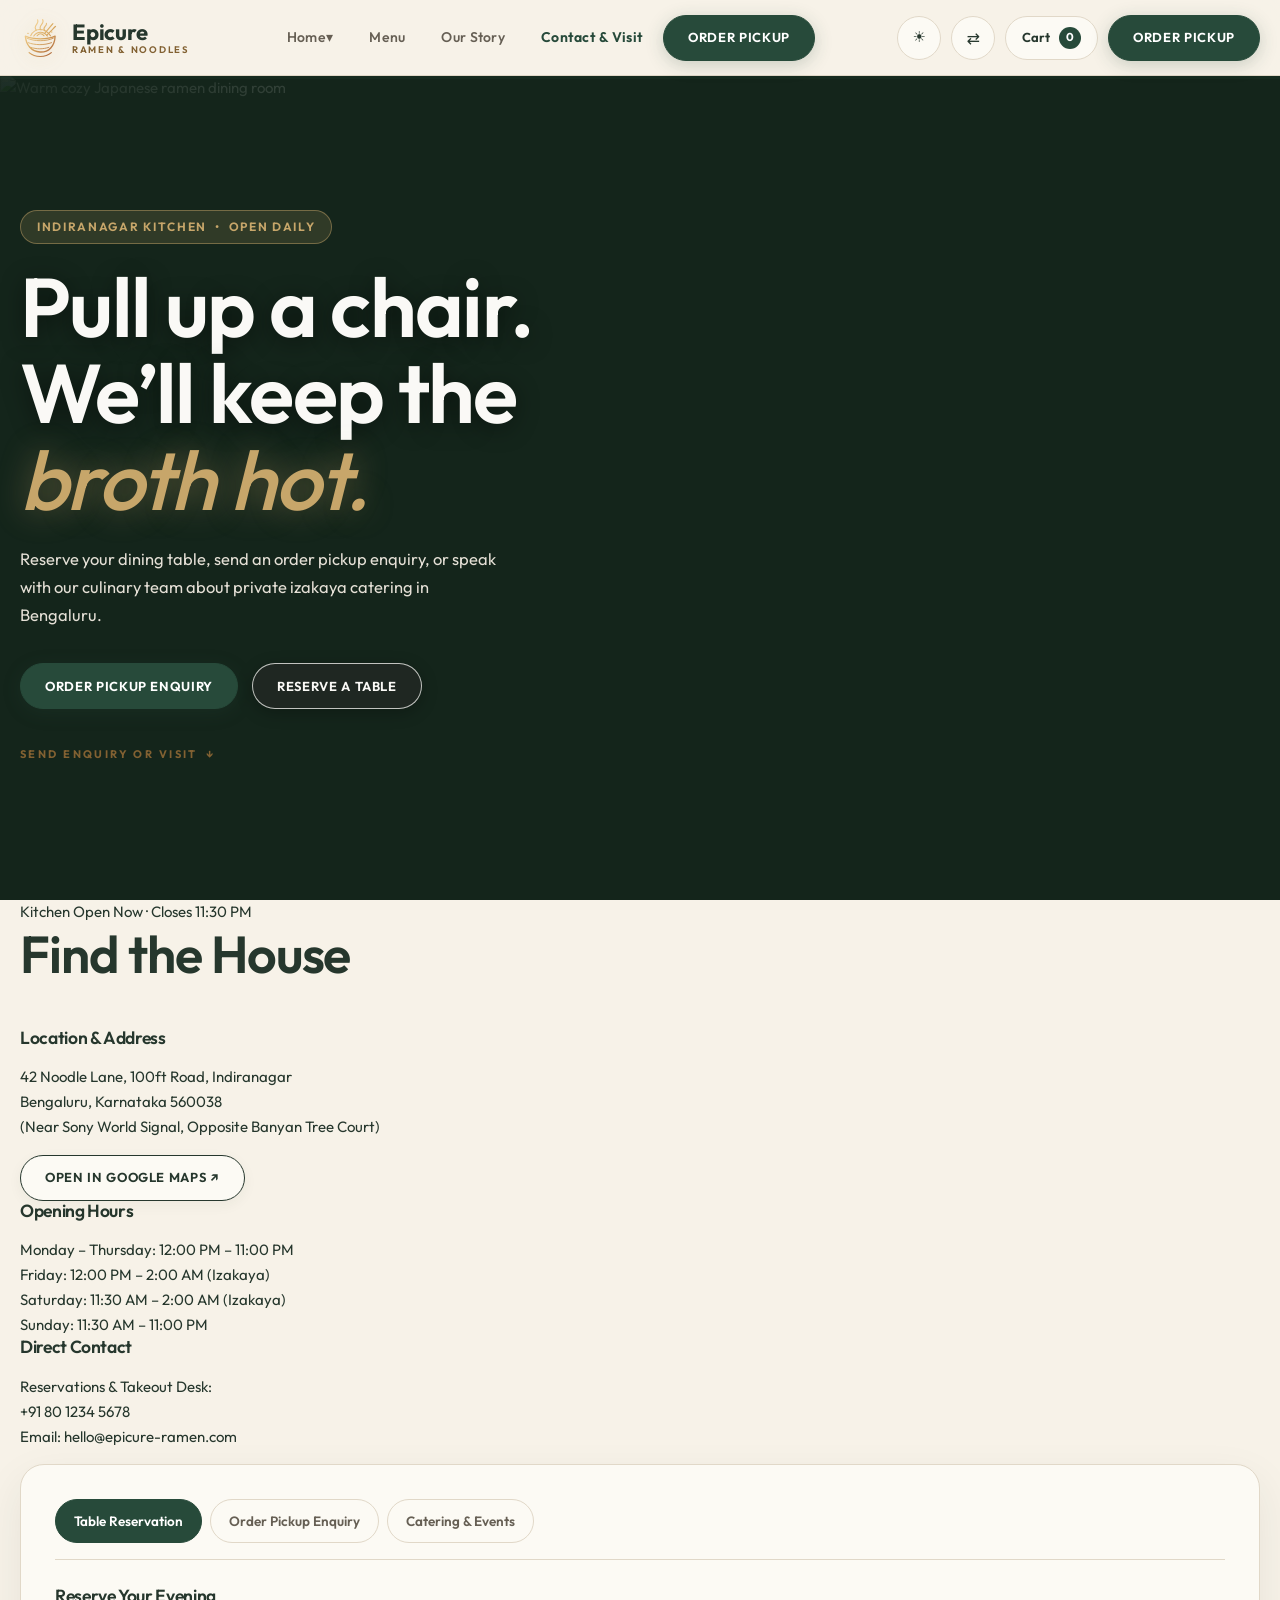
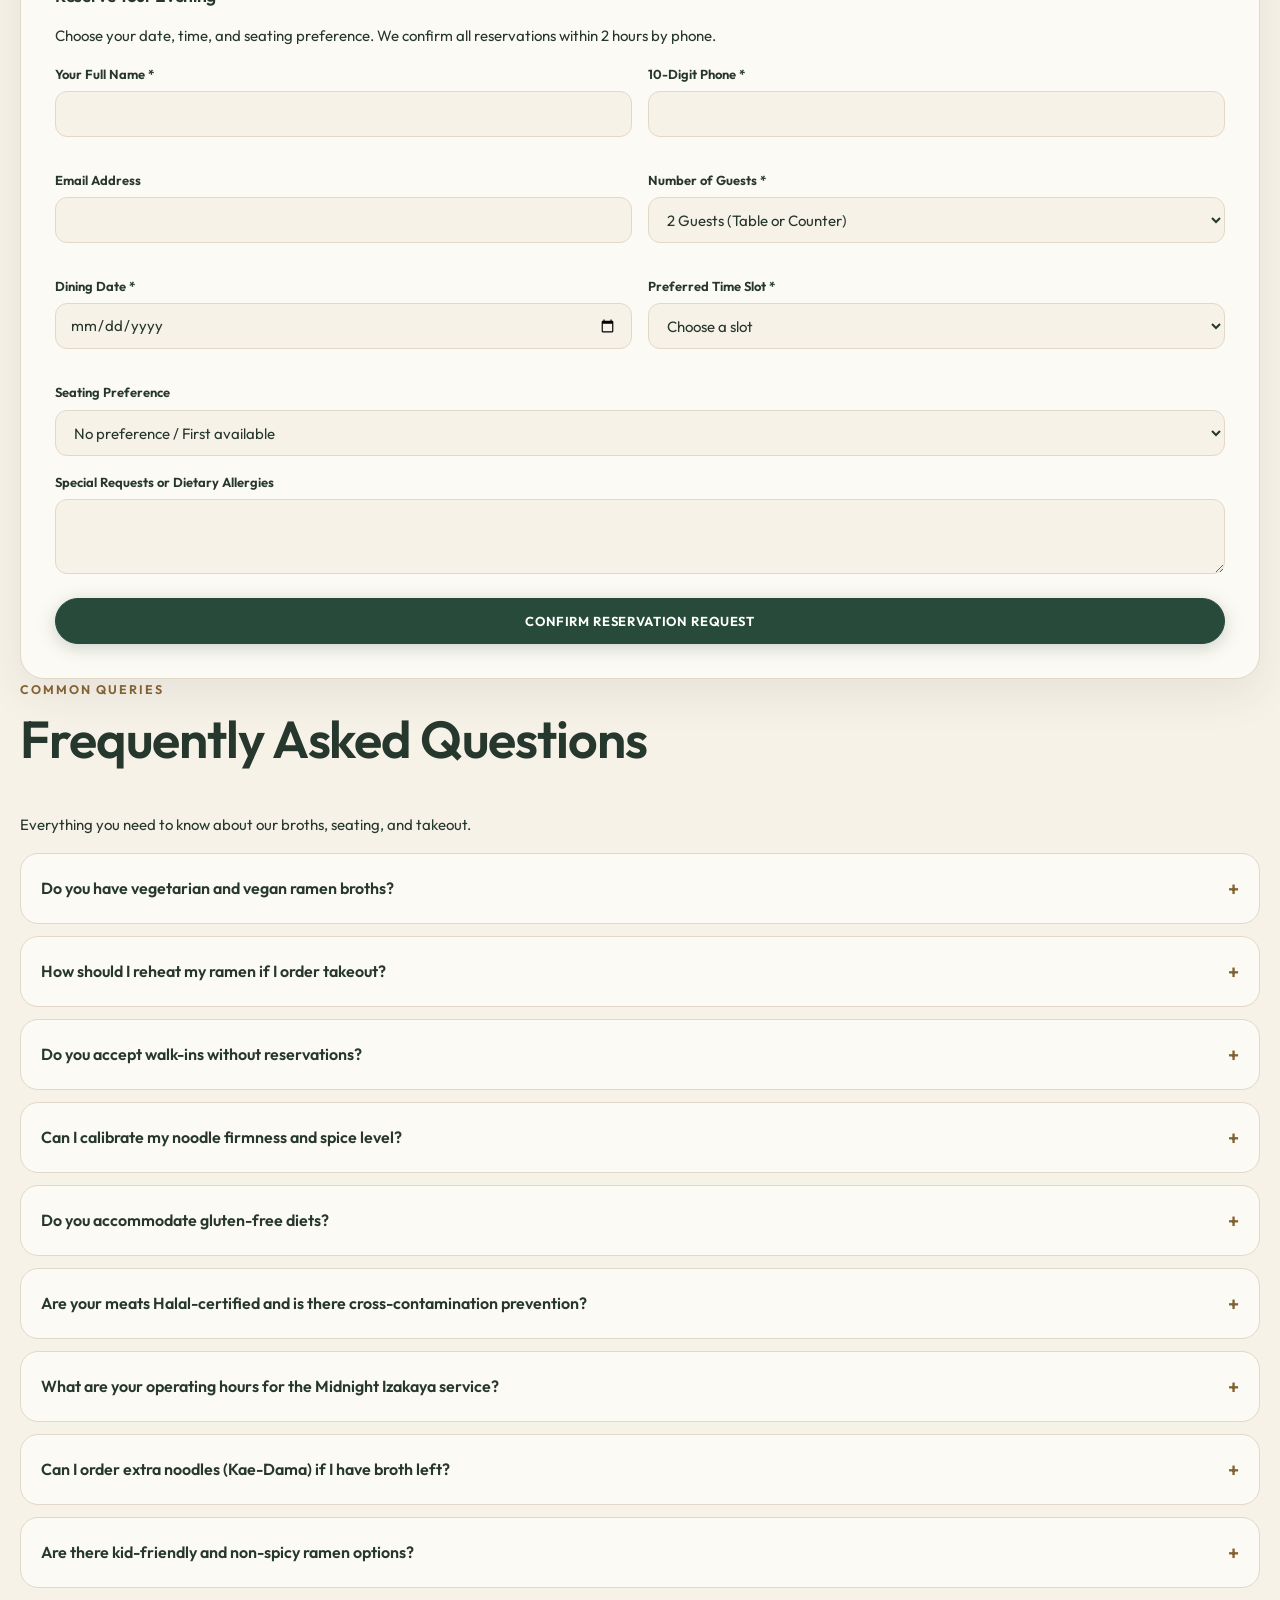
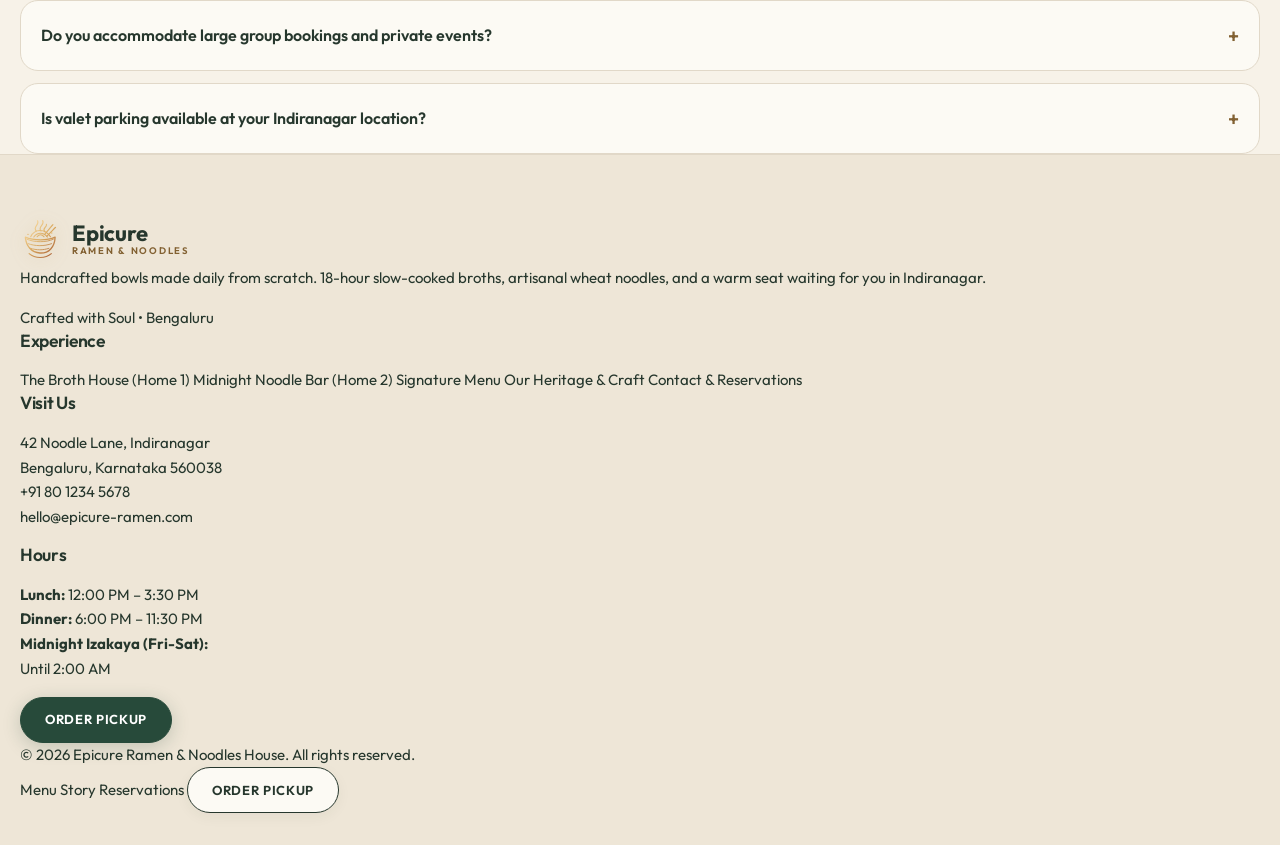
==== commit 0cae4db9: "updated changes" ====
--- a/contact.html
+++ b/contact.html
@@ -6,6 +6,7 @@
     <meta name="theme-color" content="#FAF9F6" />
     <meta name="description" content="Contact Epicure Ramen & Noodles in Indiranagar, Bengaluru. Reserve your dining table, send an order pickup enquiry, or request private ramen catering." />
     <title>Contact &amp; Order Enquiry | Epicure Ramen &amp; Noodles</title>
+    <link rel="icon" type="image/svg+xml" href="assets/logo-steam.svg" />
     <link rel="preconnect" href="https://fonts.googleapis.com" />
     <link rel="preconnect" href="https://fonts.gstatic.com" crossorigin />
     <link href="https://fonts.googleapis.com/css2?family=Outfit:wght@300;400;500;650;700;800&display=swap" rel="stylesheet" />
@@ -24,6 +25,7 @@
       };
     </script>
     <link rel="stylesheet" href="styles.css" />
+    <script src="contact-validation.js" defer></script>
     <script src="app.js" defer></script>
   </head>
   <body class="font-sans antialiased">
@@ -136,12 +138,12 @@
               <div class="form-row">
                 <div class="field">
                   <label for="reserve-name">Your Full Name *</label>
-                  <input id="reserve-name" name="name" autocomplete="name" required placeholder="e.g. Maya Sharma" />
+                  <input id="reserve-name" name="name" autocomplete="name" required />
                   <small class="field-error" id="reserve-name-error"></small>
                 </div>
                 <div class="field">
                   <label for="reserve-phone">10-Digit Phone *</label>
-                  <input id="reserve-phone" name="phone" type="tel" inputmode="numeric" required placeholder="e.g. 9876543210" />
+                  <input id="reserve-phone" name="phone" type="tel" inputmode="numeric" maxlength="10" required />
                   <small class="field-error" id="reserve-phone-error"></small>
                 </div>
               </div>
@@ -149,7 +151,8 @@
               <div class="form-row">
                 <div class="field">
                   <label for="reserve-email">Email Address</label>
-                  <input id="reserve-email" name="email" type="email" placeholder="name@domain.com" />
+                  <input id="reserve-email" name="email" type="email" autocomplete="email" />
+                  <small class="field-error" id="reserve-email-error"></small>
                 </div>
                 <div class="field">
                   <label for="reserve-guests">Number of Guests *</label>
@@ -202,7 +205,7 @@
 
               <div class="field">
                 <label for="reserve-notes">Special Requests or Dietary Allergies</label>
-                <textarea id="reserve-notes" name="notes" rows="2" placeholder="Birthday celebration, high chair needed, dietary restrictions..."></textarea>
+                <textarea id="reserve-notes" name="notes" rows="2"></textarea>
               </div>
 
               <button class="cta-primary cta-full" type="submit">Confirm Reservation Request</button>
@@ -229,14 +232,20 @@
               <div class="form-row">
                 <div class="field">
                   <label for="order-name">Your Full Name *</label>
-                  <input id="order-name" name="name" autocomplete="name" required placeholder="e.g. Rohan Varma" />
+                  <input id="order-name" name="name" autocomplete="name" required />
                   <small class="field-error" id="order-name-error"></small>
                 </div>
                 <div class="field">
                   <label for="order-phone">10-Digit Mobile *</label>
-                  <input id="order-phone" name="phone" type="tel" inputmode="numeric" required placeholder="e.g. 9811223344" />
+                  <input id="order-phone" name="phone" type="tel" inputmode="numeric" maxlength="10" required />
                   <small class="field-error" id="order-phone-error"></small>
                 </div>
+              </div>
+
+              <div class="field">
+                <label for="order-email">Email Address</label>
+                <input id="order-email" name="email" type="email" autocomplete="email" />
+                <small class="field-error" id="order-email-error"></small>
               </div>
 
               <div class="form-row">
@@ -265,7 +274,7 @@
 
               <div class="field">
                 <label for="order-details">Bowl Specifications &amp; Extra Requests</label>
-                <textarea id="order-details" name="details" rows="3" placeholder="Tell us if you need extra scallions, chili crisp on the side, or extra chopsticks..."></textarea>
+                <textarea id="order-details" name="details" rows="3"></textarea>
               </div>
 
               <button class="cta-primary cta-full" type="submit">Submit Order Pickup Enquiry</button>
@@ -280,22 +289,29 @@
               Host your next celebration with a live artisanal ramen station or private omakase dining experience. Includes our signature Omotenashi table setting, speckled terrazzo stoneware, gold cutlery, and 3-course broth tasting flights.
             </p>
 
-            <form id="catering-form" onsubmit="event.preventDefault(); document.querySelector('#catering-success').hidden = false;">
+            <form id="catering-form" novalidate>
               <div class="form-row">
                 <div class="field">
                   <label for="cat-name">Contact Name *</label>
-                  <input id="cat-name" required placeholder="e.g. Priya Mehta" />
+                  <input id="cat-name" name="name" autocomplete="name" required />
+                  <small class="field-error" id="cat-name-error"></small>
                 </div>
                 <div class="field">
                   <label for="cat-phone">Contact Phone *</label>
-                  <input id="cat-phone" type="tel" required placeholder="10-digit number" />
-                </div>
-              </div>
-
-              <div class="form-row">
+                  <input id="cat-phone" name="phone" type="tel" inputmode="numeric" maxlength="10" required />
+                  <small class="field-error" id="cat-phone-error"></small>
+                </div>
+              </div>
+
+              <div class="form-row">
+                <div class="field">
+                  <label for="cat-email">Email Address</label>
+                  <input id="cat-email" name="email" type="email" autocomplete="email" />
+                  <small class="field-error" id="cat-email-error"></small>
+                </div>
                 <div class="field">
                   <label for="cat-type">Event Type</label>
-                  <select id="cat-type">
+                  <select id="cat-type" name="event_type">
                     <option>Private Birthday / Anniversary</option>
                     <option>Corporate Team Dinner</option>
                     <option>Live Ramen Bar Wedding Pop-Up</option>
@@ -304,7 +320,7 @@
                 </div>
                 <div class="field">
                   <label for="cat-guests">Estimated Headcount</label>
-                  <select id="cat-guests">
+                  <select id="cat-guests" name="headcount">
                     <option>15 – 30 Guests</option>
                     <option>30 – 60 Guests</option>
                     <option>60 – 120 Guests</option>
@@ -315,7 +331,7 @@
 
               <div class="field">
                 <label for="cat-notes">Event Vision &amp; Special Requirements</label>
-                <textarea id="cat-notes" rows="3" placeholder="Tell us about the date, venue location in Bengaluru, and preferred broth selections..."></textarea>
+                <textarea id="cat-notes" name="notes" rows="3"></textarea>
               </div>
 
               <button class="cta-primary cta-full" type="submit">Request Catering Quote</button>
--- a/styles.css
+++ b/styles.css
@@ -3,30 +3,30 @@
 body.light {
   color-scheme: light;
   /* ==========================================================================
-     COMMAND PALETTE: Quiet, Simple Broth Aesthetic
-     1. Background:      #FAF9F6 (Soft Cream / Warm White)
-     2. Primary Color:   #E0533C (Muted Coral Red)
-     3. Secondary Color: #2B2B2B (Charcoal Black)
-     4. Accent Color:    #D4A373 (Soft Bamboo / Noodle Yellow)
+     COMMAND PALETTE: Warm Heritage & Forest Green
+     1. Background:      #F7F2E8 (Warm Beige)
+     2. Primary Color:   #274A3A (Dark Forest Green)
+     3. Secondary Color: #26372D (Deep Green Neutral)
+     4. Accent Color:    #C7A66A (Muted Gold)
      ========================================================================== */
-  --paper: #FAF9F6;           /* 1. Background: Soft Cream / Warm White */
-  --chili: #E0533C;           /* 2. Primary Color: Muted Coral Red */
-  --ink: #2B2B2B;             /* 3. Secondary Color: Charcoal Black (Headings & Body) */
-  --gold: #A87642;            /* 4. Accent Color: Soft Bamboo (Accessible text contrast) */
-  --accent: #D4A373;          /* Soft Bamboo / Noodle Yellow exact tone */
-  --mist: #F2EFE8;            /* Quiet warm cream wash for alternate sections */
-  --raised: #FFFFFF;          /* Pure white card surface on #FAF9F6 */
-  --raised-hover: #F8F5EE;
-  --muted: #665F57;           /* Warm charcoal muted text (6.2:1 contrast ratio) */
-  --line: #E5E0D6;            /* Quiet, subtle border */
-  --line-strong: #C8BFB2;
-  --chili-deep: #C7402B;      /* Deeper coral red for hover */
-  --chili-glow: rgba(224, 83, 60, 0.22);
-  --gold-deep: #8F5E2C;
-  --char: #2B2B2B;
-  --cream: #FAF9F6;
-  --shadow: 0 16px 44px rgba(43, 43, 43, 0.08);
-  --shadow-sm: 0 4px 14px rgba(43, 43, 43, 0.05);
+  --paper: #F7F2E8;
+  --chili: #274A3A;
+  --ink: #26372D;
+  --gold: #826132;
+  --accent: #C7A66A;
+  --mist: #EEE6D7;
+  --raised: #FCFAF4;
+  --raised-hover: #F3EBDD;
+  --muted: #665F54;
+  --line: #E1D8C8;
+  --line-strong: #C9B99D;
+  --chili-deep: #1D382B;
+  --chili-glow: rgba(39, 74, 58, 0.22);
+  --gold-deep: #735326;
+  --char: #1D382B;
+  --cream: #F7F2E8;
+  --shadow: 0 16px 44px rgba(38, 55, 45, 0.08);
+  --shadow-sm: 0 4px 14px rgba(38, 55, 45, 0.05);
 
   --display: "Outfit", system-ui, -apple-system, sans-serif;
   --sans: "Outfit", system-ui, -apple-system, sans-serif;
@@ -41,24 +41,24 @@
 body.dark {
   color-scheme: dark;
   /* ==========================================================================
-     COMMAND PALETTE: Dark Mode Adaptation
+     COMMAND PALETTE: Dark Forest Mode
      ========================================================================== */
-  --paper: #181615;           /* Quiet deep charcoal broth base */
-  --mist: #201D1A;
-  --raised: #2B2B2B;          /* 3. Secondary Color: Charcoal Black (Cards & Panels) */
-  --raised-hover: #36322E;
-  --ink: #FAF9F6;             /* 1. Soft Cream / Warm White (Text in Dark Mode) */
-  --muted: #B5ADA3;           /* Soft bamboo stone muted text (7.5:1 contrast) */
-  --line: #3D3732;            /* Quiet subtle dark border */
-  --line-strong: #544B44;
-  --chili: #E0533C;           /* 2. Primary Color: Muted Coral Red */
-  --chili-deep: #EB664F;      /* Luminous coral red for hover in dark */
-  --chili-glow: rgba(224, 83, 60, 0.35);
-  --gold: #D4A373;            /* 4. Accent Color: Soft Bamboo / Noodle Yellow */
-  --gold-deep: #E2B98E;
-  --accent: #D4A373;
-  --char: #12100F;
-  --cream: #FAF9F6;
+  --paper: #171E19;
+  --mist: #202A22;
+  --raised: #28332A;
+  --raised-hover: #334137;
+  --ink: #F4EEE2;
+  --muted: #BFB8AA;
+  --line: #3A493D;
+  --line-strong: #526454;
+  --chili: #68896D;
+  --chili-deep: #7C9C7D;
+  --chili-glow: rgba(104, 137, 109, 0.35);
+  --gold: #D6B978;
+  --gold-deep: #E3C989;
+  --accent: #D6B978;
+  --char: #111713;
+  --cream: #F7F2E8;
   --shadow: 0 20px 60px rgba(0, 0, 0, 0.55);
   --shadow-sm: 0 4px 16px rgba(0, 0, 0, 0.35);
 }
@@ -275,7 +275,7 @@
 .brand-mark {
   width: 40px;
   height: 40px;
-  filter: drop-shadow(0 2px 8px rgba(212, 177, 122, 0.25));
+  filter: drop-shadow(0 2px 8px rgba(199, 166, 106, 0.25));
 }
 .brand-name {
   font-family: var(--sans);
@@ -458,7 +458,7 @@
   inset-inline: 0;
   top: var(--header-h);
   height: 3px;
-  background: rgba(216, 58, 39, 0.15);
+  background: rgba(39, 74, 58, 0.15);
   pointer-events: none;
 }
 .scroll-progress > span {
@@ -594,7 +594,7 @@
   display: grid;
   align-items: center;
   overflow: hidden;
-  background: #181615;
+  background: #14251B;
   color: #faf9f6;
 }
 .hero-cinematic img.hero-photo {
@@ -611,19 +611,19 @@
   inset: 0;
   background: linear-gradient(
     90deg,
-    rgba(43, 43, 43, 0.95) 0%,
-    rgba(43, 43, 43, 0.82) 38%,
-    rgba(43, 43, 43, 0.48) 68%,
-    rgba(43, 43, 43, 0.16) 100%
+    rgba(20, 37, 27, 0.95) 0%,
+    rgba(20, 37, 27, 0.82) 38%,
+    rgba(20, 37, 27, 0.48) 68%,
+    rgba(20, 37, 27, 0.16) 100%
   );
 }
 [dir="rtl"] .hero-cinematic .hero-veil {
   background: linear-gradient(
     270deg,
-    rgba(43, 43, 43, 0.95) 0%,
-    rgba(43, 43, 43, 0.82) 38%,
-    rgba(43, 43, 43, 0.48) 68%,
-    rgba(43, 43, 43, 0.16) 100%
+    rgba(20, 37, 27, 0.95) 0%,
+    rgba(20, 37, 27, 0.82) 38%,
+    rgba(20, 37, 27, 0.48) 68%,
+    rgba(20, 37, 27, 0.16) 100%
   );
 }
 [dir="rtl"] .hero-cinematic img.hero-photo {
@@ -651,9 +651,9 @@
   margin-bottom: 20px;
   padding: 6px 16px;
   border-radius: var(--radius-pill);
-  background: rgba(212, 163, 115, 0.16);
-  border: 1px solid rgba(212, 163, 115, 0.45);
-  color: #d4a373;
+  background: color-mix(in srgb, var(--accent) 16%, transparent);
+  border: 1px solid color-mix(in srgb, var(--accent) 45%, transparent);
+  color: var(--accent);
   font-size: 12px;
   font-weight: 650;
   letter-spacing: 0.14em;
@@ -670,10 +670,10 @@
 }
 .hero-copy-wrap h1 em {
   display: inline-block;
-  color: #e0533c !important;
+  color: var(--accent) !important;
   font-style: italic;
   font-weight: 500;
-  text-shadow: 0 0 32px rgba(224, 83, 60, 0.4);
+  text-shadow: 0 0 32px color-mix(in srgb, var(--accent) 40%, transparent);
   animation: brothSteamGlow 5s ease-in-out infinite;
 }
 
@@ -712,6 +712,14 @@
   opacity: 0;
   animation: heroFadeSlideUp 0.85s cubic-bezier(0.16, 1, 0.3, 1) forwards;
   animation-delay: 0.62s;
+  cursor: pointer;
+  text-decoration: none;
+  transition: color 0.2s ease, transform 0.2s ease;
+}
+
+.hero-scroll-cue:hover {
+  color: var(--accent) !important;
+  transform: translateY(2px);
 }
 
 .hero-scroll-cue .hero-cue-arrow,
@@ -744,10 +752,10 @@
 
 @keyframes brothSteamGlow {
   0%, 100% {
-    text-shadow: 0 0 24px rgba(224, 83, 60, 0.35);
+    text-shadow: 0 0 24px color-mix(in srgb, var(--accent) 35%, transparent);
   }
   50% {
-    text-shadow: 0 0 38px rgba(224, 83, 60, 0.6), 0 0 12px rgba(224, 83, 60, 0.35);
+    text-shadow: 0 0 38px color-mix(in srgb, var(--accent) 60%, transparent), 0 0 12px color-mix(in srgb, var(--accent) 35%, transparent);
   }
 }
 
@@ -818,7 +826,7 @@
 .dish-card:hover {
   transform: translateY(-4px);
   border-color: var(--chili);
-  box-shadow: 0 14px 34px rgba(216, 58, 39, 0.14);
+  box-shadow: 0 14px 34px color-mix(in srgb, var(--chili) 14%, transparent);
 }
 .dish-card.is-active {
   border-color: var(--chili);
@@ -889,7 +897,7 @@
   background: #2e7d32;
 }
 .dish-badge.new {
-  background: #b73d00;
+  background: var(--gold);
 }
 
 .dish-fav-btn {
@@ -916,7 +924,7 @@
   background: rgba(0, 0, 0, 0.75);
 }
 .dish-fav-btn.active {
-  color: #ff334b;
+  color: var(--accent);
 }
 
 .dish-content {
@@ -994,6 +1002,18 @@
 .dish-add-circle:hover {
   transform: scale(1.08);
   background: var(--chili-deep);
+}
+
+/* ==========================================================================
+   CHEF'S KITCHEN HERO PHOTO POSITIONING
+   ========================================================================== */
+.hero-photo-kitchen {
+  object-position: 70% 38% !important;
+}
+@media (max-width: 900px) {
+  .hero-photo-kitchen {
+    object-position: center 38% !important;
+  }
 }
 
 /* ==========================================================================
@@ -1547,9 +1567,9 @@
   margin-top: 16px;
   padding: 16px;
   border-radius: var(--radius-sm);
-  background: rgba(46, 125, 50, 0.15);
-  border: 1px solid rgba(46, 125, 50, 0.35);
-  color: #81c784;
+  background: color-mix(in srgb, var(--chili) 15%, transparent);
+  border: 1px solid color-mix(in srgb, var(--chili) 35%, transparent);
+  color: var(--chili);
   font-size: 14px;
   line-height: 1.5;
 }
@@ -1647,6 +1667,368 @@
 .omotenashi-img-frame:hover img {
   transform: scale(1.025);
 }
+
+/* Service Slider Container & Controls */
+.service-slider-container {
+  position: relative;
+  border-radius: var(--radius-lg);
+  overflow: hidden;
+  border: 1px solid var(--line);
+  box-shadow: var(--shadow);
+  background: #141211;
+  height: 480px;
+  user-select: none;
+  direction: ltr !important;
+  outline: none;
+}
+
+.service-slider-container:focus-visible {
+  border-color: var(--accent);
+  box-shadow: 0 0 0 2px var(--accent), var(--shadow);
+}
+
+.service-slider-viewport {
+  width: 100%;
+  height: 100%;
+  overflow: hidden;
+  position: relative;
+}
+
+.service-slider-track {
+  display: flex;
+  height: 100%;
+  width: 100%;
+  transition: transform 0.5s cubic-bezier(0.22, 1, 0.36, 1);
+  will-change: transform;
+}
+
+.service-slide {
+  flex: 0 0 100%;
+  width: 100%;
+  height: 100%;
+  position: relative;
+  display: flex;
+  align-items: center;
+  justify-content: center;
+  background-color: #141211;
+  overflow: hidden;
+  cursor: pointer;
+}
+
+.service-slide-img {
+  width: 100%;
+  height: 100%;
+  object-fit: cover;
+  object-position: center;
+  display: block;
+  transition: transform 0.6s cubic-bezier(0.16, 1, 0.3, 1);
+}
+
+.service-slider-container:hover .service-slide.active .service-slide-img {
+  transform: scale(1.03);
+}
+
+/* Side Navigation Arrows (Before & Next) */
+.service-slider-nav {
+  position: absolute;
+  top: 50%;
+  transform: translateY(-50%);
+  z-index: 10;
+  width: 48px;
+  height: 48px;
+  border-radius: 50%;
+  border: 1px solid rgba(255, 255, 255, 0.28);
+  background: rgba(24, 22, 21, 0.78);
+  backdrop-filter: blur(10px);
+  -webkit-backdrop-filter: blur(10px);
+  color: #FAF9F6;
+  display: flex;
+  align-items: center;
+  justify-content: center;
+  cursor: pointer;
+  transition: all 0.22s ease;
+  box-shadow: 0 4px 20px rgba(0, 0, 0, 0.4);
+  padding: 0;
+}
+
+.service-slider-nav:hover {
+  background: var(--chili);
+  border-color: var(--chili);
+  color: #FFFFFF;
+  transform: translateY(-50%) scale(1.1);
+  box-shadow: 0 6px 24px color-mix(in srgb, var(--chili) 50%, transparent);
+}
+
+.service-slider-nav:active {
+  transform: translateY(-50%) scale(0.95);
+}
+
+.service-slider-nav:focus-visible {
+  outline: 2px solid var(--accent);
+  outline-offset: 2px;
+}
+
+.service-slider-nav.prev {
+  left: 14px;
+}
+
+.service-slider-nav.next {
+  right: 14px;
+}
+
+/* Slide Counter Badge */
+.service-slider-counter {
+  position: absolute;
+  top: 14px;
+  right: 14px;
+  z-index: 10;
+  background: rgba(24, 22, 21, 0.78);
+  backdrop-filter: blur(10px);
+  -webkit-backdrop-filter: blur(10px);
+  border: 1px solid rgba(255, 255, 255, 0.2);
+  border-radius: var(--radius-pill);
+  padding: 5px 13px;
+  font-size: 11.5px;
+  font-weight: 700;
+  letter-spacing: 0.08em;
+  color: #FAF9F6;
+  display: flex;
+  align-items: center;
+  gap: 4px;
+  pointer-events: none;
+  box-shadow: 0 2px 10px rgba(0, 0, 0, 0.3);
+}
+
+.service-slider-counter span[data-slider-current] {
+  color: var(--accent);
+}
+
+/* Zoom / Fullscreen Trigger */
+.service-slider-zoom {
+  position: absolute;
+  top: 14px;
+  left: 14px;
+  z-index: 10;
+  width: 36px;
+  height: 36px;
+  border-radius: 50%;
+  border: 1px solid rgba(255, 255, 255, 0.2);
+  background: rgba(24, 22, 21, 0.78);
+  backdrop-filter: blur(10px);
+  -webkit-backdrop-filter: blur(10px);
+  color: #FAF9F6;
+  display: flex;
+  align-items: center;
+  justify-content: center;
+  cursor: pointer;
+  transition: all 0.2s ease;
+  box-shadow: 0 2px 10px rgba(0, 0, 0, 0.3);
+  padding: 0;
+}
+
+.service-slider-zoom:hover {
+  background: var(--gold);
+  border-color: var(--gold);
+  color: #FFFFFF;
+  transform: scale(1.08);
+}
+
+/* Pagination Dots */
+.service-slider-dots {
+  position: absolute;
+  bottom: 14px;
+  left: 50%;
+  transform: translateX(-50%);
+  z-index: 10;
+  display: flex;
+  align-items: center;
+  gap: 8px;
+  padding: 7px 15px;
+  background: rgba(24, 22, 21, 0.72);
+  backdrop-filter: blur(10px);
+  -webkit-backdrop-filter: blur(10px);
+  border: 1px solid rgba(255, 255, 255, 0.18);
+  border-radius: var(--radius-pill);
+}
+
+.service-slider-dots .dot {
+  width: 8px;
+  height: 8px;
+  border-radius: 999px;
+  border: none;
+  padding: 0;
+  background: rgba(255, 255, 255, 0.45);
+  cursor: pointer;
+  transition: all 0.25s cubic-bezier(0.2, 0.8, 0.2, 1);
+}
+
+.service-slider-dots .dot:hover {
+  background: rgba(255, 255, 255, 0.9);
+}
+
+.service-slider-dots .dot.active {
+  width: 24px;
+  background: var(--chili);
+}
+
+/* Light Theme Mode Overrides */
+html.light .service-slider-container,
+body.light .service-slider-container {
+  background: #F4F1EA;
+}
+
+html.light .service-slide,
+body.light .service-slide {
+  background-color: #F4F1EA;
+}
+
+html.light .service-slider-nav,
+body.light .service-slider-nav {
+  background: rgba(250, 249, 246, 0.92);
+  border-color: rgba(43, 43, 43, 0.16);
+  color: #2B2B2B;
+}
+
+html.light .service-slider-nav:hover,
+body.light .service-slider-nav:hover {
+  background: var(--chili);
+  border-color: var(--chili);
+  color: #FFFFFF;
+}
+
+html.light .service-slider-counter,
+body.light .service-slider-counter {
+  background: rgba(250, 249, 246, 0.92);
+  border-color: rgba(43, 43, 43, 0.16);
+  color: #2B2B2B;
+}
+
+html.light .service-slider-counter span[data-slider-current],
+body.light .service-slider-counter span[data-slider-current] {
+  color: var(--gold-deep);
+}
+
+html.light .service-slider-zoom,
+body.light .service-slider-zoom {
+  background: rgba(250, 249, 246, 0.92);
+  border-color: rgba(43, 43, 43, 0.16);
+  color: #2B2B2B;
+}
+
+html.light .service-slider-zoom:hover,
+body.light .service-slider-zoom:hover {
+  background: var(--gold);
+  border-color: var(--gold);
+  color: #FFFFFF;
+}
+
+html.light .service-slider-dots,
+body.light .service-slider-dots {
+  background: rgba(250, 249, 246, 0.9);
+  border-color: rgba(43, 43, 43, 0.16);
+}
+
+html.light .service-slider-dots .dot {
+  background: rgba(43, 43, 43, 0.3);
+}
+
+html.light .service-slider-dots .dot:hover {
+  background: rgba(43, 43, 43, 0.7);
+}
+
+html.light .service-slider-dots .dot.active {
+  background: var(--chili);
+}
+
+/* Lightbox Modal */
+.service-lightbox-modal {
+  position: fixed;
+  inset: 0;
+  z-index: 1000;
+  background: rgba(14, 12, 11, 0.94);
+  backdrop-filter: blur(14px);
+  -webkit-backdrop-filter: blur(14px);
+  display: flex;
+  align-items: center;
+  justify-content: center;
+  padding: 24px;
+  opacity: 0;
+  visibility: hidden;
+  transition: opacity 0.25s ease, visibility 0.25s ease;
+}
+
+.service-lightbox-modal.open {
+  opacity: 1;
+  visibility: visible;
+}
+
+.service-lightbox-content {
+  position: relative;
+  max-width: 92vw;
+  max-height: 90vh;
+  display: flex;
+  flex-direction: column;
+  align-items: center;
+}
+
+.service-lightbox-content img {
+  max-width: 92vw;
+  max-height: 82vh;
+  width: auto;
+  height: auto;
+  object-fit: contain;
+  border-radius: var(--radius-md);
+  box-shadow: 0 24px 60px rgba(0, 0, 0, 0.65);
+}
+
+.service-lightbox-caption {
+  margin-top: 14px;
+  color: #FAF9F6;
+  font-size: 14px;
+  font-weight: 500;
+  text-align: center;
+  max-width: 650px;
+}
+
+.service-lightbox-close {
+  position: absolute;
+  top: -46px;
+  right: 0;
+  width: 38px;
+  height: 38px;
+  border-radius: 50%;
+  border: 1px solid rgba(255, 255, 255, 0.35);
+  background: rgba(255, 255, 255, 0.12);
+  color: #FFFFFF;
+  display: flex;
+  align-items: center;
+  justify-content: center;
+  font-size: 22px;
+  cursor: pointer;
+  transition: all 0.2s ease;
+}
+
+.service-lightbox-close:hover {
+  background: var(--chili);
+  border-color: var(--chili);
+}
+
+@media (max-width: 640px) {
+  .service-slider-container {
+    height: 340px;
+  }
+  .service-slider-nav {
+    width: 40px;
+    height: 40px;
+  }
+  .service-slider-nav.prev {
+    left: 8px;
+  }
+  .service-slider-nav.next {
+    right: 8px;
+  }
+}
+
 .omotenashi-caption-badge {
   position: static;
   margin-top: 14px;
@@ -1715,6 +2097,165 @@
   color: var(--gold);
   line-height: 1;
   flex-shrink: 0;
+}
+
+/* ==========================================================================
+   ALTERNATING TIMELINE (Our Journey) - Left & Right Alignment
+   ========================================================================== */
+.timeline-tree {
+  position: relative;
+  width: 100%;
+  padding-block: 20px 10px;
+}
+
+.timeline-spine {
+  position: absolute;
+  top: 0;
+  bottom: 0;
+  left: 50%;
+  width: 2px;
+  background: var(--line);
+  transform: translateX(-50%);
+}
+
+.timeline-row {
+  position: relative;
+  width: 50%;
+  margin-bottom: 40px;
+  box-sizing: border-box;
+}
+
+.timeline-row:last-child {
+  margin-bottom: 0;
+}
+
+/* Left rows sit on the left half */
+.timeline-row.left {
+  left: 0;
+  padding-right: 44px;
+  padding-left: 0;
+}
+
+/* Right rows sit on the right half */
+.timeline-row.right {
+  left: 50%;
+  padding-left: 44px;
+  padding-right: 0;
+}
+
+/* Center node indicator sitting directly on the spine */
+.timeline-node {
+  position: absolute;
+  top: 24px;
+  z-index: 2;
+  display: flex;
+  align-items: center;
+  justify-content: center;
+}
+
+.timeline-row.left .timeline-node {
+  right: -9px;
+}
+
+.timeline-row.right .timeline-node {
+  left: -9px;
+}
+
+.timeline-dot {
+  width: 18px;
+  height: 18px;
+  border-radius: 50%;
+  border: 3.5px solid var(--paper);
+  box-shadow: 0 0 0 1px var(--line), 0 2px 8px rgba(0, 0, 0, 0.18);
+  display: block;
+  transition: transform 0.25s ease, box-shadow 0.25s ease;
+}
+
+.timeline-card {
+  background: var(--raised);
+  border: 1px solid var(--line);
+  border-radius: var(--radius-lg);
+  padding: 24px 28px;
+  box-shadow: var(--shadow-sm);
+  transition: all 0.25s ease;
+  text-align: left;
+}
+
+.timeline-card:hover {
+  border-color: var(--gold);
+  transform: translateY(-2px);
+  box-shadow: var(--shadow);
+}
+
+.timeline-row:hover .timeline-dot {
+  transform: scale(1.3);
+}
+
+/* RTL layout support for alternating timeline */
+[dir="rtl"] .timeline-card {
+  text-align: right;
+}
+
+[dir="rtl"] .timeline-row.left {
+  left: 50%;
+  padding-left: 44px;
+  padding-right: 0;
+}
+
+[dir="rtl"] .timeline-row.right {
+  left: 0;
+  padding-right: 44px;
+  padding-left: 0;
+}
+
+[dir="rtl"] .timeline-row.left .timeline-node {
+  left: -9px;
+  right: auto;
+}
+
+[dir="rtl"] .timeline-row.right .timeline-node {
+  right: -9px;
+  left: auto;
+}
+
+/* Mobile Responsive (< 768px): Collapses gracefully into left rail */
+@media (max-width: 767px) {
+  .timeline-spine {
+    left: 18px;
+    transform: none;
+  }
+
+  .timeline-row.left,
+  .timeline-row.right {
+    width: 100%;
+    left: 0 !important;
+    padding-left: 48px !important;
+    padding-right: 0 !important;
+    margin-bottom: 28px;
+  }
+
+  .timeline-row.left .timeline-node,
+  .timeline-row.right .timeline-node {
+    left: 9px !important;
+    right: auto !important;
+  }
+
+  [dir="rtl"] .timeline-spine {
+    right: 18px;
+    left: auto;
+  }
+
+  [dir="rtl"] .timeline-row.left,
+  [dir="rtl"] .timeline-row.right {
+    padding-right: 48px !important;
+    padding-left: 0 !important;
+  }
+
+  [dir="rtl"] .timeline-row.left .timeline-node,
+  [dir="rtl"] .timeline-row.right .timeline-node {
+    right: 9px !important;
+    left: auto !important;
+  }
 }
 
 /* ==========================================================================
